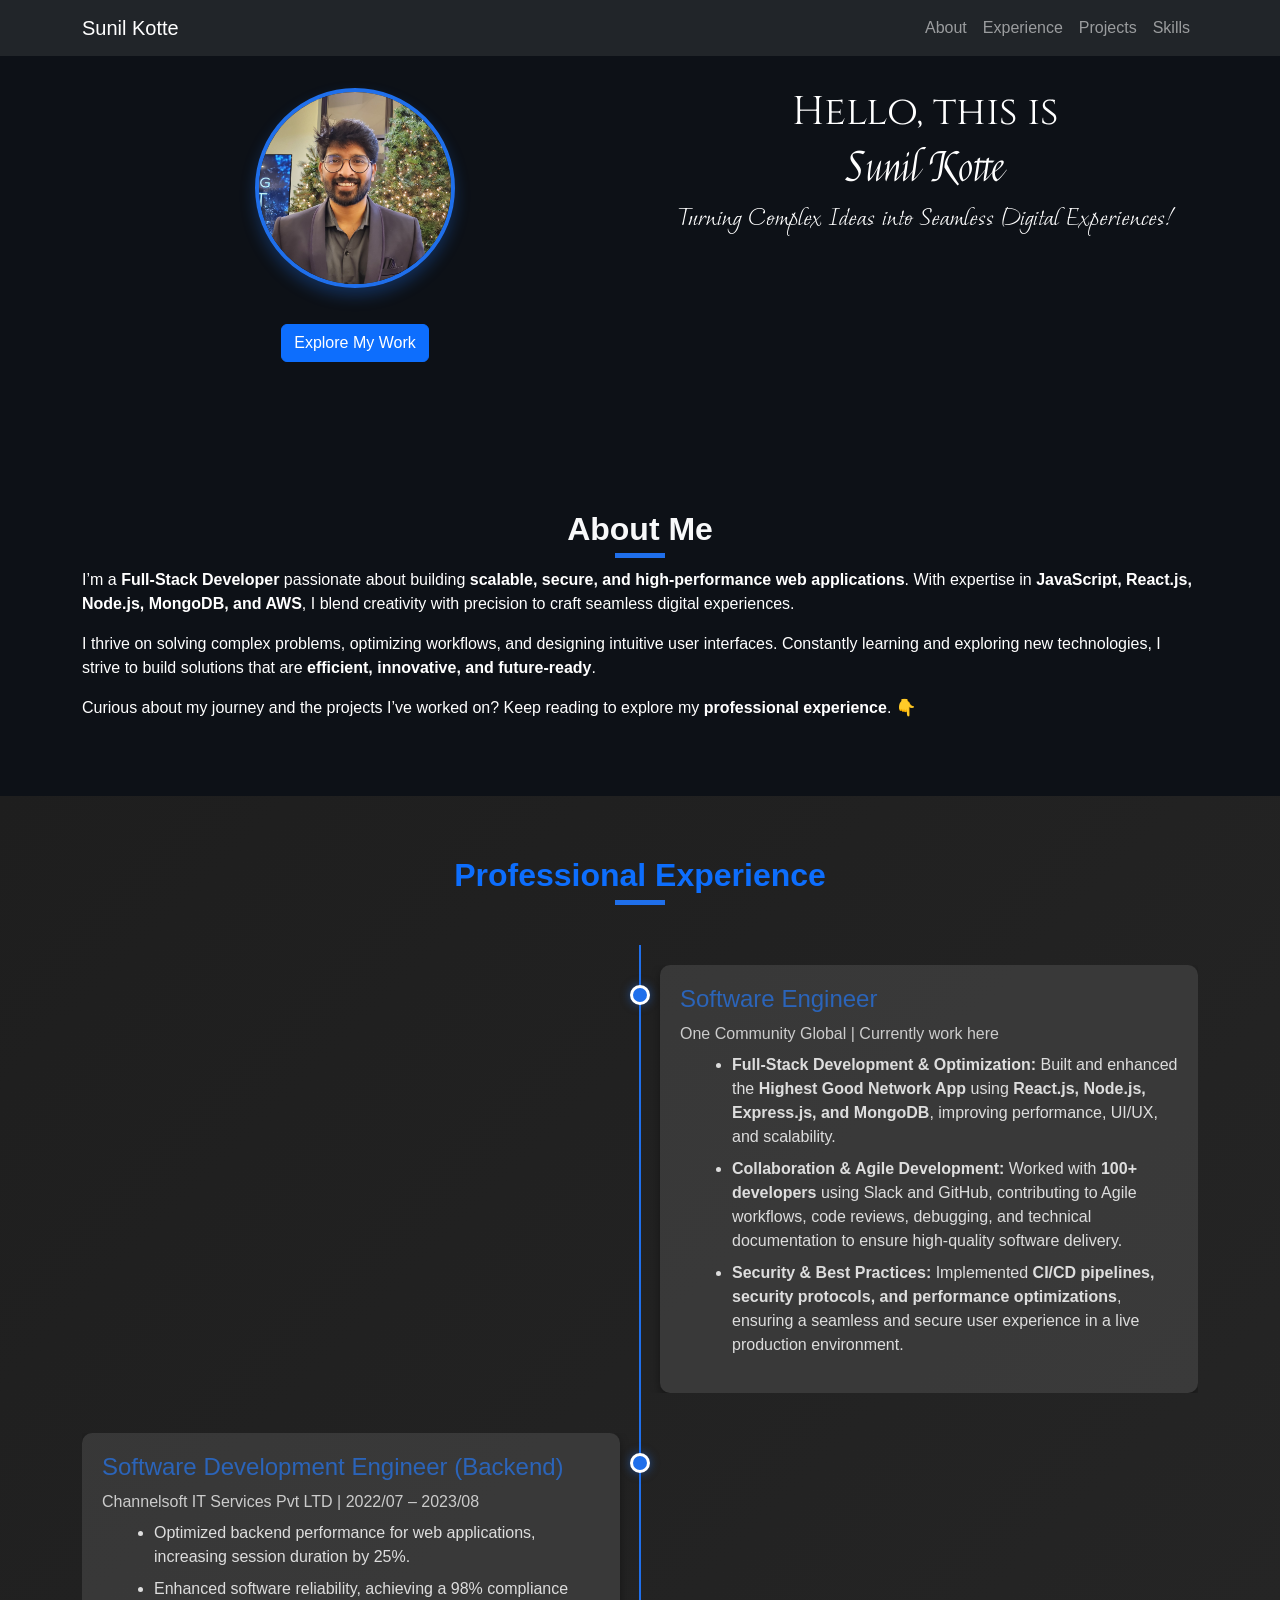
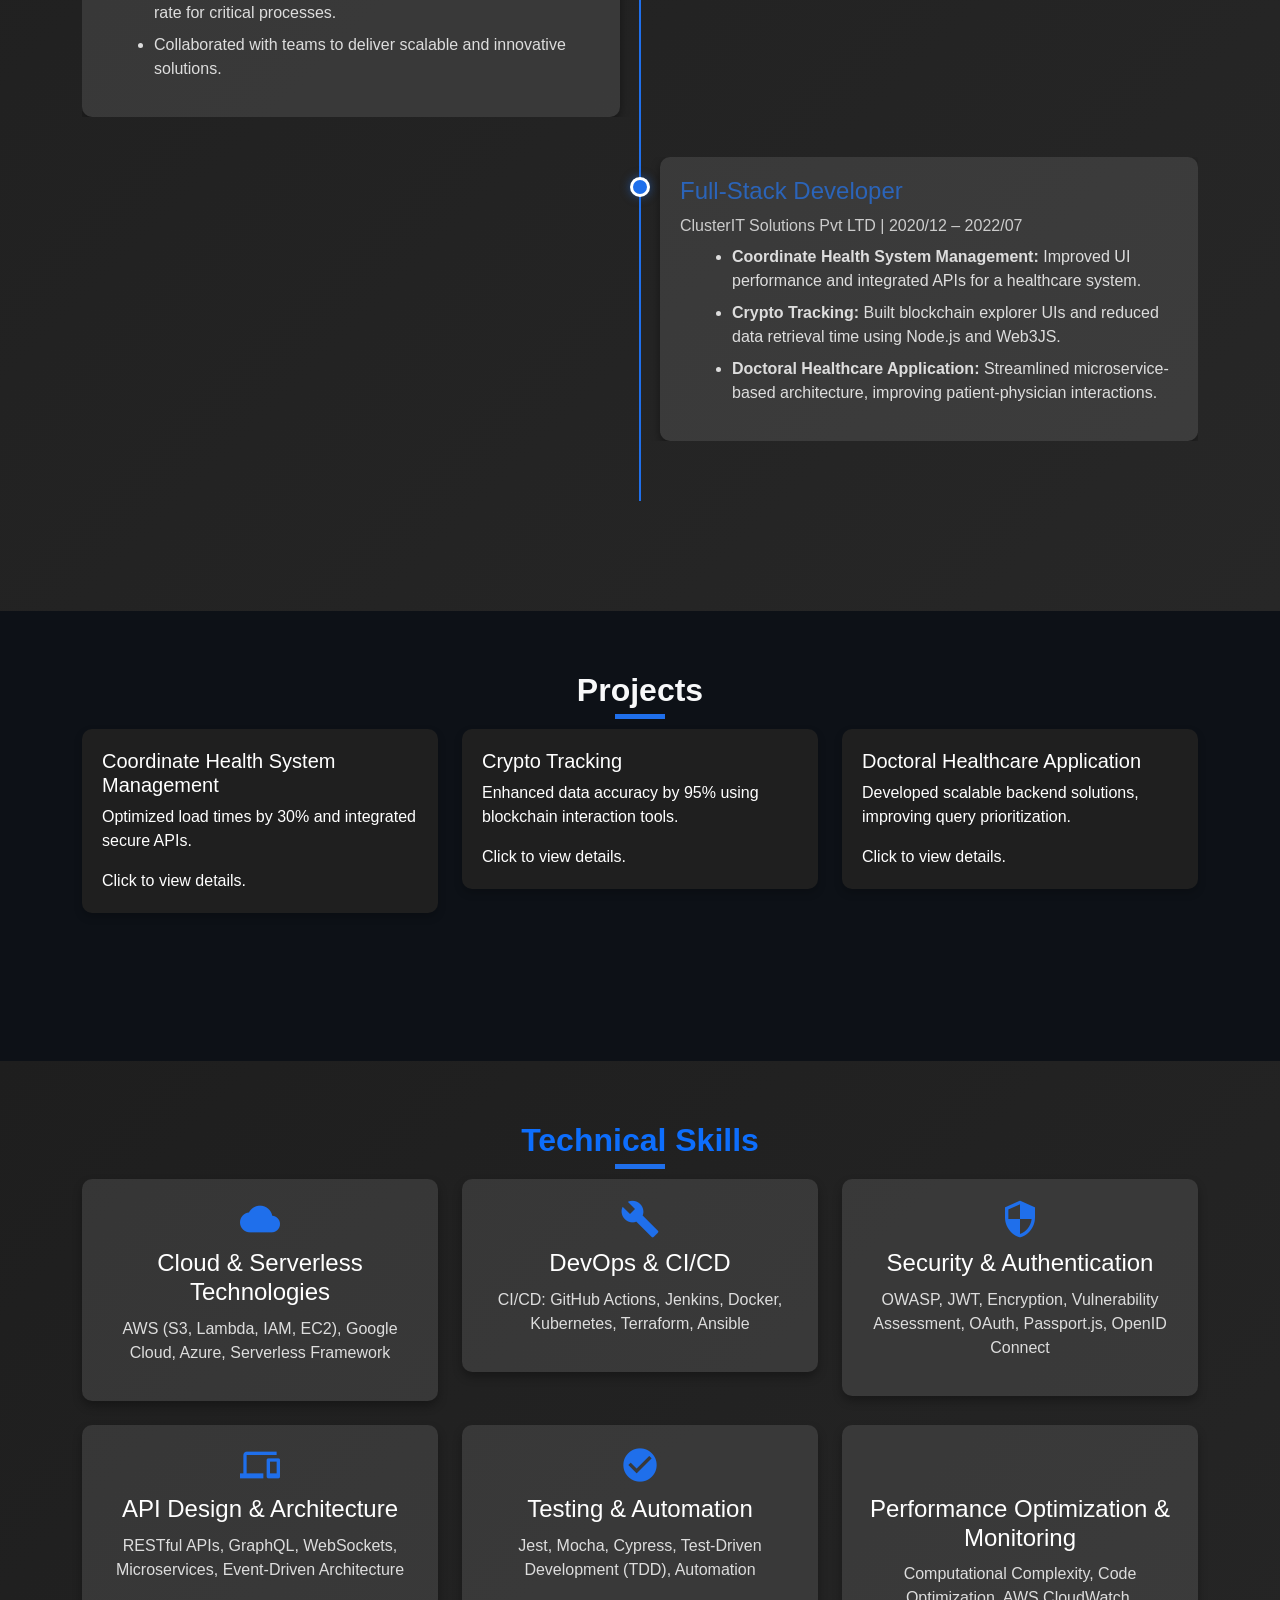
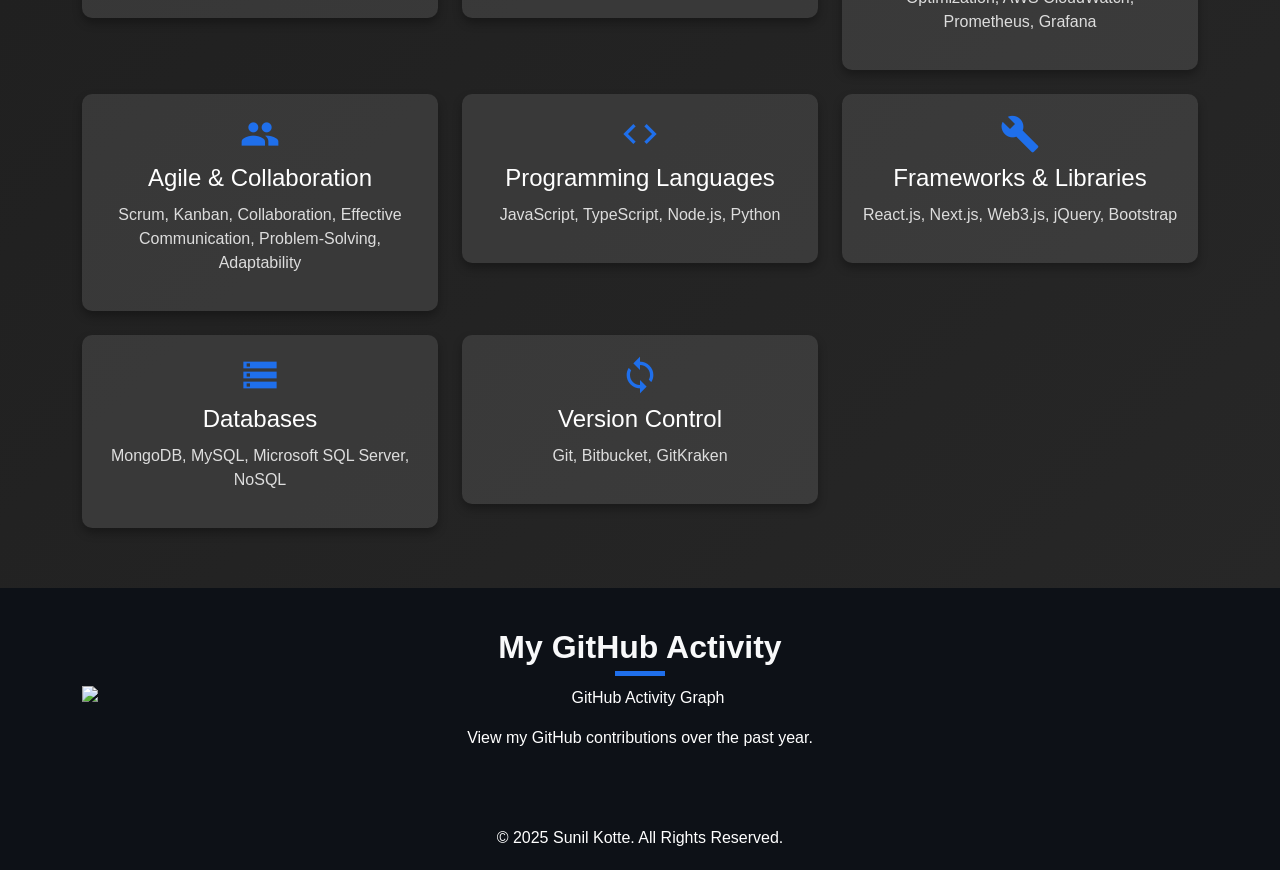
==== index.html @ 2851c456 "removed thumbnails, modified project outlines" ====
<!DOCTYPE html>
<html lang="en">
<head>
    <meta charset="UTF-8">
    <meta name="viewport" content="width=device-width, initial-scale=1.0">
    <title>Sunil Kotte Portfolio</title>
    <!-- Bootstrap CSS -->
    <link href="https://cdn.jsdelivr.net/npm/bootstrap@5.3.0-alpha1/dist/css/bootstrap.min.css" rel="stylesheet">
    <script src="https://cdn.jsdelivr.net/npm/bootstrap@5.3.0-alpha1/dist/js/bootstrap.bundle.min.js"></script>
    <script src="https://cdn.jsdelivr.net/npm/particles.js"></script>
    <link rel="preconnect" href="https://fonts.googleapis.com">
    <link rel="preconnect" href="https://fonts.gstatic.com" crossorigin>
    <link href="https://fonts.googleapis.com/css2?family=Felipa&family=Moon+Dance&family=Ephesis&family=Castoro+Titling&family=Cinzel:wght@400..900&display=swap" rel="stylesheet">
    <!-- Material UI Icons -->
    <link href="https://fonts.googleapis.com/icon?family=Material+Icons" rel="stylesheet">
    <!-- Custom CSS -->
    <link rel="stylesheet" href="./style.css">
    <link rel="stylesheet" href="./timeline.css">
    <link rel="stylesheet" href="./Skills.css">

    
</head>
<body>
    <!-- Navbar -->
    <nav class="navbar navbar-expand-lg navbar-dark bg-dark fixed-top ">
        <div class="container">
            <a class="navbar-brand" href="#">Sunil Kotte</a>
            <button
            class="navbar-toggler"
            type="button"
            data-bs-toggle="collapse"
            data-bs-target="#navbarNav"
            aria-controls="navbarNav"
            aria-expanded="false"
            aria-label="Toggle navigation">
            <span class="navbar-toggler-icon"></span>
        </button>
        <div class="collapse navbar-collapse" id="navbarNav">
            <ul class="navbar-nav ms-auto">
                    <li class="nav-item"><a class="nav-link" href="#about">About</a></li>
                    <li class="nav-item"><a class="nav-link" href="#experience">Experience</a></li>
                    <li class="nav-item"><a class="nav-link" href="#projects">Projects</a></li>
                    <li class="nav-item"><a class="nav-link" href="#skills">Skills</a></li>
                    <!-- <li class="nav-item"><a class="nav-link" href="#contact">Contact</a></li> -->
                </ul>
            </div>
        </div>
    </nav>

    <section id="hero" class="hero-section"> 
        <div class="container">
        <!-- Particles Container -->
        <div id="particles-js"></div>
        <div class="row lg-4">
            <div class="col-md-6 hero-overlay image  active">
                <img src="./01.jpg" alt="Sunil Kotte">
                <!-- <p id="typewriter"></p> -->
                </div>
                <div class=" col-md-6 hero-overlay ">
                    
                    <h1 class="welcome"> Hello, this is</h1><h1 class="test">Sunil Kotte</h1>
                    <h3 class="tagline">Turning Complex Ideas into Seamless Digital Experiences!</h3>
                   
                </div>
                <div class="col-md-6 hero-overlay  ">
                    <a href="#about" class="btn btn-primary mt-3">Explore My Work</a>
                </div>
                
                <div class="col-md-6 hero-overlay ">
                   <span>   </span>
                    <h1 class="roles" id="typewriter"></h1>
                   
                </div>
        </div>
        </div>
    </section>
    <!-- About Section -->
    <section class="section" id="about">
        <video autoplay muted loop>
            <source src="background-about.mp4" type="video/mp4">
        </video>
        <div class="container fade-in-section">
            <h2 class="section-title  link-light">About Me</h2>
            <p>
                I’m a <strong>Full-Stack Developer</strong> passionate about building 
                <strong>scalable, secure, and high-performance web applications</strong>. 
                With expertise in <strong>JavaScript, React.js, Node.js, MongoDB, and AWS</strong>, 
                I blend creativity with precision to craft seamless digital experiences.
            </p>
            <p>
                I thrive on solving complex problems, optimizing workflows, and designing 
                intuitive user interfaces. Constantly learning and exploring new technologies, 
                I strive to build solutions that are <strong>efficient, innovative, and future-ready</strong>.
            </p>
            <p>
                Curious about my journey and the projects I’ve worked on? Keep reading to explore my 
                <strong>professional experience</strong>. 👇
            </p>
        </div>
    </section>

    <!-- Experience Section -->
    <section id="experience" class="section bg-dark text-white">
        <div class="container">
            <h2 class="section-title text-center text-primary">Professional Experience</h2>
            <div class="timeline">
                <div class="timeline-item w-100 " data-aos="fade-left">
                    <div class="timeline-dot"></div>
                    <div class="timeline-content right-content">
                        <h4>Software Engineer</h4>
                        <h6>One Community Global | <span>Currently work here </span></h6>
                        <ul>
                            <li><strong>Full-Stack Development & Optimization:</strong> Built and enhanced the <strong>Highest Good Network App</strong> using <strong>React.js, Node.js, Express.js, and MongoDB</strong>, improving performance, UI/UX, and scalability.</li>
                            <li><strong>Collaboration & Agile Development:</strong> Worked with <strong>100+ developers</strong> using Slack and GitHub, contributing to Agile workflows, code reviews, debugging, and technical documentation to ensure high-quality software delivery.</li>
                            <li><strong>Security & Best Practices:</strong> Implemented <strong>CI/CD pipelines, security protocols, and performance optimizations</strong>, ensuring a seamless and secure user experience in a live production environment.</li>
                        </ul>
                    </div>
                </div>

                <!-- Timeline Item 1 (Right-Aligned) -->
                <div class="timeline-item w-100 " data-aos="fade-right">
                    <div class="timeline-dot"></div>
                    <div class="timeline-content left-content">
                        <h4>Software Development Engineer (Backend)</h4>
                        <h6>Channelsoft IT Services Pvt LTD | <span>2022/07 – 2023/08</span></h6>
                        <ul>
                            <li>Optimized backend performance for web applications, increasing session duration by 25%.</li>
                            <li>Enhanced software reliability, achieving a 98% compliance rate for critical processes.</li>
                            <li>Collaborated with teams to deliver scalable and innovative solutions.</li>
                        </ul>
                    </div>
                </div>
    
                <!-- Timeline Item 2 (Left-Aligned) -->
                <div class="timeline-item w-100 " data-aos="fade-left">
                    <div class="timeline-dot"></div>
                    <div class="timeline-content right-content">
                        <h4>Full-Stack Developer</h4>
                        <h6>ClusterIT Solutions Pvt LTD | <span>2020/12 – 2022/07</span></h6>
                        <ul>
                            <li><strong>Coordinate Health System Management:</strong> Improved UI performance and integrated APIs for a healthcare system.</li>
                            <li><strong>Crypto Tracking:</strong> Built blockchain explorer UIs and reduced data retrieval time using Node.js and Web3JS.</li>
                            <li><strong>Doctoral Healthcare Application:</strong> Streamlined microservice-based architecture, improving patient-physician interactions.</li>
                        </ul>
                    </div>
                </div>
            </div>
        </div>
    </section>
    
    
    
    <!-- Projects Section -->
    <section class="section" id="projects">
        <video autoplay muted loop>
            <source src="background-projects.mp4" type="video/mp4">
        </video>
        <div class="container fade-in-section">
            <h2 class="section-title  link-light">Projects</h2>
            <div class="row g-4">
                <div class="col-md-4">
                    <div class="card project-card" onclick="openPopup('project1')">
                        <!-- <img src="project1-thumbnail.jpg" alt="Project 1"> -->
                        <div class="card-body">
                            <h5 class="card-title">Coordinate Health System Management</h5>
                            <p>Optimized load times by 30% and integrated secure APIs.</p>
                            <link>Click to view details.</link>
                        </div>
                    </div>
                </div>
                <div class="col-md-4">
                    <div class="card project-card" onclick="openPopup('project2')">
                        <!-- <img src="project2-thumbnail.jpg" alt="Project 2"> -->
                        <div class="card-body">
                            <h5 class="card-title">Crypto Tracking</h5>
                            <p>Enhanced data accuracy by 95% using blockchain interaction tools.</p>
                            <link>Click to view details.</link>
                        </div>
                    </div>
                </div>
                <div class="col-md-4">
                    <div class="card project-card" onclick="openPopup('project3')">
                        <!-- <img src="project3-thumbnail.jpg" alt="Project 3"> -->
                        <div class="card-body">
                            <h5 class="card-title">Doctoral Healthcare Application</h5>
                            <p>Developed scalable backend solutions, improving query prioritization.</p>
                            <link>Click to view details.</link>
                        </div>
                    </div>
                </div>
                <!-- Custom Pop-Up -->
                <div class="popup-overlay" id="popup-project1">
                    <div class="popup-content">
                        <button class="popup-close" onclick="closePopup('project1')">&times;</button>
                        <!-- <img src="project1-thumbnail.jpg" alt="Project Image"> -->
                        <h3>Coordinate Health System Management</h3>
                        <p><strong>Description:</strong> Improved UI performance and integrated secure APIs to streamline healthcare management.</p>
                        <p><strong>Technologies:</strong> ReactJS, Node.js, MongoDB</p>
                        <p><strong>Highlights:</strong> Improved load times by 30% and enhanced data security.</p>
                        <button onclick="closePopup('project1')">Close</button>
                    </div>
                </div>
                <div class="popup-overlay" id="popup-project2">
                    <div class="popup-content">
                        <button class="popup-close" onclick="closePopup('project2')">&times;</button>
                        <!-- <img src="project2-thumbnail.jpg" alt="Project Image"> -->
                        <h3>Crypto Tracking</h3>
            <p><strong>Description:</strong> A blockchain explorer to track cryptocurrency transactions.</p>
            <p><strong>Technologies:</strong> ReactJS,Next.js, Web3.js, Ethereum-core,Node.js, MongoDB</p>
            <p><strong>Highlights:</strong> Enhanced data accuracy by 95% and reduced retrieval time by 25%.</p>     
                        <button onclick="closePopup('project2')">Close</button>
                    </div>
                </div>
                <div class="popup-overlay" id="popup-project3">
                    <div class="popup-content">
                        <button class="popup-close" onclick="closePopup('project3')">&times;</button>
                        <!-- <img src="project3-thumbnail.jpg" alt="Project Image"> -->
                        <h3>Doctoral Healthcare Application</h3>
            <p><strong>Description:</strong> Scalable backend solutions for improved patient-physician interactions.</p>
            <p><strong>Technologies:</strong> Node.js, AWS Lambda, MongoDB</p>
            <p><strong>Highlights:</strong> Improved query prioritization and response times.</p>
        <button onclick="closePopup('project3')">Close</button>
                    </div>
                </div>

            </div>
        </div>
    </section>

    <!-- Skills Section -->
    <section id="skills" class="section bg-dark text-white">
        <div class="container">
            <h2 class="section-title text-center text-primary">Technical Skills</h2>
            <div class="row g-4">
                
                <!-- Cloud & Serverless Technologies -->
                <div class="col-md-4">
                    <div class="skill-box">
                        <i class="material-icons">cloud</i>
                        <h4>Cloud & Serverless Technologies</h4>
                        <p>AWS (S3, Lambda, IAM, EC2), Google Cloud, Azure, Serverless Framework</p>
                    </div>
                </div>
    
                <!-- DevOps & CI/CD -->
                <div class="col-md-4">
                    <div class="skill-box">
                        <i class="material-icons">build</i>
                        <h4>DevOps & CI/CD</h4>
                        <p>CI/CD: GitHub Actions, Jenkins, Docker, Kubernetes, Terraform, Ansible</p>
                    </div>
                </div>
    
                <!-- Security & Authentication -->
                <div class="col-md-4">
                    <div class="skill-box">
                        <i class="material-icons">security</i>
                        <h4>Security & Authentication</h4>
                        <p>OWASP, JWT, Encryption, Vulnerability Assessment, OAuth, Passport.js, OpenID Connect</p>
                    </div>
                </div>
    
                <!-- API Design & Architecture -->
                <div class="col-md-4">
                    <div class="skill-box">
                        <i class="material-icons">devices</i>
                        <h4>API Design & Architecture</h4>
                        <p>RESTful APIs, GraphQL, WebSockets, Microservices, Event-Driven Architecture</p>
                    </div>
                </div>
    
                <!-- Testing & Automation -->
                <div class="col-md-4">
                    <div class="skill-box">
                        <i class="material-icons">check_circle</i>
                        <h4>Testing & Automation</h4>
                        <p>Jest, Mocha, Cypress, Test-Driven Development (TDD), Automation</p>
                    </div>
                </div>
    
                <!-- Performance Optimization & Monitoring -->
                <div class="col-md-4">
                    <div class="skill-box">
                        <i class="material-icons">speed</i>
                        <h4>Performance Optimization & Monitoring</h4>
                        <p>Computational Complexity, Code Optimization, AWS CloudWatch, Prometheus, Grafana</p>
                    </div>
                </div>
    
                <!-- Agile & Collaboration -->
                <div class="col-md-4">
                    <div class="skill-box">
                        <i class="material-icons">people</i>
                        <h4>Agile & Collaboration</h4>
                        <p>Scrum, Kanban, Collaboration, Effective Communication, Problem-Solving, Adaptability</p>
                    </div>
                </div>
    
                <!-- Programming Languages -->
                <div class="col-md-4">
                    <div class="skill-box">
                        <i class="material-icons">code</i>
                        <h4>Programming Languages</h4>
                        <p>JavaScript, TypeScript, Node.js, Python</p>
                    </div>
                </div>
    
                <!-- Frameworks & Libraries -->
                <div class="col-md-4">
                    <div class="skill-box">
                        <i class="material-icons">build</i>
                        <h4>Frameworks & Libraries</h4>
                        <p>React.js, Next.js, Web3.js, jQuery, Bootstrap</p>
                    </div>
                </div>
    
                <!-- Databases -->
                <div class="col-md-4">
                    <div class="skill-box">
                        <i class="material-icons">storage</i>
                        <h4>Databases</h4>
                        <p>MongoDB, MySQL, Microsoft SQL Server, NoSQL</p>
                    </div>
                </div>
    
                <!-- Version Control -->
                <div class="col-md-4">
                    <div class="skill-box">
                        <i class="material-icons">sync</i>
                        <h4>Version Control</h4>
                        <p>Git, Bitbucket, GitKraken</p>
                    </div>
                </div>
    
            </div>
        </div>
    </section>
    
    <section class="section" id="github-activity">
        <div class="container">
          <h2 class="section-title text-center  link-light">My GitHub Activity</h2>
          <div class="github-graph text-center">
            <img
              src="https://ghchart.rshah.org/SunilKotte"
              alt="GitHub Activity Graph"
              class="img-fluid"
            />
          </div>
          <p class="text-center mt-3">View my GitHub contributions over the past year.</p>
        </div>
      </section>
    
    <!-- Contact Section -->
    <!-- <section class="section" id="contact">
        <video autoplay muted loop>
            <source src="background-contact.mp4" type="video/mp4">
        </video>
        <div class="container fade-in-section">
            <h2 class="section-title">Contact</h2>
            <div class="row justify-content-center">
                <div class="col-md-6">
                    <form>
                        <div class="mb-3">
                            <label for="name" class="form-label">Name</label>
                            <input type="text" class="form-control" id="name" placeholder="Enter your name">
                        </div>
                        <div class="mb-3">
                            <label for="email" class="form-label">Email</label>
                            <input type="email" class="form-control" id="email" placeholder="Enter your email">
                        </div>
                        <div class="mb-3">
                            <label for="message" class="form-label">Message</label>
                            <textarea class="form-control" id="message" rows="4" placeholder="Write your message"></textarea>
                        </div>
                        <button type="submit" class="btn btn-primary w-100">Send</button>
                    </form>
                </div>
            </div>
        </div>
    </section> -->

    <!-- Footer -->
    <footer>
        <p>&copy; 2025 Sunil Kotte. All Rights Reserved.</p>
    </footer>

    <!-- Bootstrap JS -->
    <script src="https://cdn.jsdelivr.net/npm/bootstrap@5.3.0-alpha1/dist/js/bootstrap.bundle.min.js"></script>
    <script src="https://cdn.jsdelivr.net/npm/typed.js@2.0.12"></script>
    <script src="./typed.js"></script>
    <script>
    // Initialize Particles.js
particlesJS('particles-js', {
    particles: {
        number: { value: 100, density: { enable: true, value_area: 1900 } },
        color: { value: "#ffffff" },
        shape: {
            type: "cube",
            stroke: { width: 0, color: "#000000" },
            polygon: { nb_sides: 5 },
        },
        opacity: {
            value: 0.5,
            random: false,
            anim: { enable: false, speed: 0.5, opacity_min: 0.3, sync: false },
        },
        size: {
            value: 5,
            random: true,
            anim: { enable: false, speed: 40, size_min: 0.1, sync: false },
        },
        line_linked: {
            enable: true,
            distance: 150,
            color: "#ffffff",
            opacity: 0.4,
            width: 1,
        },
        move: {
            enable: true,
            speed: 6,
            direction: "none",
            random: false,
            straight: false,
            out_mode: "out",
            bounce: false,
            attract: { enable: false, rotateX: 600, rotateY: 1200 },
        },
    },
    interactivity: {
        detect_on: "canvas",
        events: {
            onhover: { enable: true, mode: "grab" },
            onclick: { enable: true, mode: "push" },
            resize: true,
        },
        modes: {
            grab: { distance: 140, line_linked: { opacity: 1 } },
            bubble: { distance: 400, size: 40, duration: 2, opacity: 8, speed: 3 },
            repulse: { distance: 200, duration: 0.4 },
            push: { particles_nb: 4 },
            remove: { particles_nb: 2 },
        },
    },
    retina_detect: true,
});
</script>
</body>
</html>
---- style.css ----
body {
    font-family: 'Arial', sans-serif;
    scroll-behavior: smooth;
    background-color: #0d1117;
    color: #fff;
}

.section {
    position: relative;
    padding: 60px 0;
    overflow: hidden;
}

.section video {
    position: absolute;
    top: 0;
    left: 0;
    width: 100%;
    height: 100%;
    object-fit: cover;
    z-index: -1;
    opacity: 0.4;
}

.roles{
    font-family: "Castoro Titling", serif;
  font-weight: 400;
  font-style: normal;
}
.welcome{
    font-family: "Cinzel", serif;
    font-optical-sizing: auto;
    font-weight: 400;
    font-style: normal;
}

/* Hero Section */
.hero-section {
    position: static;
    height: 50vh;
    display: flex;
    justify-content: center;
    align-items: center;
    text-align: center;
    background: linear-gradient(to bottom, rgba(13, 17, 23, 0.8), rgba(13, 17, 23, 0.8)), url('cover-photo.jpg') no-repeat center center/cover;
    overflow: hidden;
}

#particles-js {
    position: absolute;
    top: 0;
    left: 0;
    width: 100%;
    height: 100%;
    z-index: -auto; /* Behind content */
}

.hero-overlay {
    position: relative;
    z-index: 2; /* Above particles */
    color: white;
}

.hero-img {
    width: 200px;
    height: 200px;
    border-radius: 80%;
    border: 4px solid #466696;
    margin-bottom: 20px;
    
}


.hero-section img {
    width: 200px;
    /* Adjust the size */
    height: 200px;
    /* Make the height equal to the width */
    border-radius: 105%;
    /* Ensures the image becomes circular */
    border: 4px solid #1f6feb;
    /* Adds the border */
    margin-bottom: 20px;
    box-shadow: 0 8px 15px rgba(31, 111, 235, 0.3);
    /* Adds a soft shadow */
    object-fit: cover;
    /* Ensures the image fits inside the circle */
    overflow: hidden;
    /* Prevents overflow beyond the circle */
}

.test{
    font-family: "Felipa", serif;
    font-weight: 400;
    font-style: normal;
}

.tagline{
    font-family: "Moon Dance", serif;
  font-weight: 400;
  font-style: normal;
}
@keyframes fadeIn {
    0% {
        opacity: 0;
    }

    100% {
        opacity: 1;
    }
}

@keyframes zoomIn {
    0% {
        transform: scale(0.8);
        opacity: 0;
    }

    100% {
        transform: scale(1);
        opacity: 1;
    }
}

@keyframes slideInUp {
    0% {
        transform: translateY(100px);
        opacity: 0;
    }

    100% {
        transform: translateY(0);
        opacity: 1;
    }
}

.fade-in-section {
    opacity: 0;
    transform: translateY(20px);
    transition: opacity 1s ease-out, transform 1s ease-out;
}

.fade-in-visible {
    opacity: 1;
    transform: translateY(0);
}

.section-title {
    color: #ffffff;
    font-size: 2.5rem;
    text-align: center;
    margin-bottom: 40px;
    position: relative;
}

.section-title::after {
    content: '';
    position: absolute;
    width: 50px;
    height: 5px;
    background: #1f6feb;
    bottom: -10px;
    left: 50%;
    transform: translateX(-50%);
}

.section.bg-dark {
    background: linear-gradient(135deg, #1e1e1e, #272727);
}

.project-card {
    background: #1f1f1f;
    color: #fff;
    border: none;
    border-radius: 10px;
    overflow: hidden;
    box-shadow: 0 4px 8px rgba(0, 0, 0, 0.2);
    transition: transform 0.3s ease, box-shadow 0.3s ease;
}

.project-card:hover {
    transform: translateY(-10px);
    box-shadow: 0 8px 16px rgba(0, 0, 0, 0.4);
}

.project-card img {
    width: 100%;
    height: 150px;
    object-fit: cover;
}

.project-card .card-body {
    padding: 20px;
}

/* Pop-Up Overlay */
.popup-overlay {
    position: fixed;
    top: 0;
    left: 0;
    width: 100%;
    height: 100%;
    background: rgba(0, 0, 0, 0.8);
    /* Dark semi-transparent background */
    display: none;
    /* Hidden by default */
    justify-content: center;
    align-items: center;
    z-index: 9999;
    animation: fadeIn 0.3s ease;
}

/* Pop-Up Content */
.popup-content {
    background: rgba(255, 255, 255, 0.1);
    /* Transparent white for glass effect */
    backdrop-filter: blur(10px);
    /* Frosted glass effect */
    padding: 30px;
    border-radius: 15px;
    color: white;
    text-align: center;
    width: 90%;
    max-width: 600px;
    box-shadow: 0 8px 20px rgba(0, 0, 0, 0.4);
    /* Add a shadow for depth */
    position: relative;
    animation: slideIn 0.3s ease;
}

/* Title and Description Styling */
.popup-content h3 {
    font-size: 2rem;
    font-weight: bold;
    margin-bottom: 15px;
    color: #1f6feb;
}

.popup-content p {
    font-size: 1.1rem;
    line-height: 1.6;
    margin-bottom: 15px;
}

/* Project Image Inside Pop-Up */
.popup-content img {
    width: 100%;
    max-width: 200px;
    border-radius: 10px;
    margin-bottom: 20px;
    box-shadow: 0 4px 10px rgba(255, 255, 255, 0.3);
}

/* Close Button */
.popup-close {
    position: absolute;
    top: 10px;
    right: 10px;
    background: #1f1f1f;
    border: none;
    font-size: 1.5rem;
    color: white;
    cursor: pointer;
    border-radius: 50%;
    width: 40px;
    height: 40px;
    display: flex;
    justify-content: center;
    align-items: center;
    transition: background 0.3s ease;
}

.popup-close:hover {
    background: #f05454;
    /* Highlight on hover */
}

/* Button Style */
.popup-content button {
    background: #1f6feb;
    color: white;
    border: none;
    padding: 10px 20px;
    border-radius: 8px;
    font-size: 1rem;
    cursor: pointer;
    transition: background 0.3s ease;
}

.popup-content button:hover {
    background: #f05454;
}

/* Animations */
@keyframes fadeIn {
    from {
        opacity: 0;
    }

    to {
        opacity: 1;
    }
}

@keyframes slideIn {
    from {
        transform: translateY(-30px);
        opacity: 0;
    }

    to {
        transform: translateY(0);
        opacity: 1;
    }
}

.navbar {
    transition: background-color 0.3s ease;
}

.navbar.scrolled {
    background-color: rgba(0, 0, 0, 0.9);
    /* Darker navbar on scroll */
}

footer {
    background: #0d1117;
    color: #fff;
    padding: 20px 0;
    text-align: center;
}

footer p {
    margin: 0;
}



#github-activity {
    padding: 40px 0;
    background: linear-gradient(to bottom, rgba(13, 17, 23, 0.8), rgba(13, 17, 23, 0.8));
    /* Light background to highlight the graph */
}

.github-graph img {
    max-width: 100%;
    /* Ensures the graph scales down on smaller devices */
    height: auto;
    /* Maintains aspect ratio */
    margin: 0 auto;
    /* Centers the graph */
    display: block;
    /* Ensures proper layout */
}

.section-title {
    font-size: 2rem;
    font-weight: 600;
    margin-bottom: 20px;
    color: #333;
}
---- timeline.css ----
/* time line section  */
/* Timeline Container */
.timeline {
    position: relative;
    margin: 50px 0;
    padding: 20px 0;
}

.timeline::before {
    content: '';
    position: absolute;
    top: 0;
    left: 50%; /* Line in the middle */
    transform: translateX(-50%);
    width: 2px;
    height: 100%;
    background: #1f6feb; /* Vertical timeline line */
    z-index: 1;
}

/* Timeline Items */
.timeline-item {

    height: fit-content;
    position: relative;
    margin-bottom: 40px;
    width:max-content;/* Half-width for alternating layout */
    overflow: hidden;

}

.timeline-item.left {
    left: 20%; /* Content closer to the line for left-aligned items */
    text-align: right;
}

.timeline-item.right {
    left: 20%; /* Content closer to the line for right-aligned items */
    text-align: left;
}

/* Timeline Dot */
.timeline-dot {
    position: absolute;
    top: 20px;
    left: 50%; /* Perfectly centered on the line */
    transform: translateX(-50%);
    width: 20px;
    height: 20px;
    background: #1f6feb; /* Blue dot */
    border-radius: 50%;
    border: 3px solid #fff;
    z-index: 2;
    box-shadow: 0 0 10px rgba(31, 111, 235, 0.5);
}

/* Timeline Content */
.timeline-content {
    position: relative;
    background: rgba(255, 255, 255, 0.1); /* Semi-transparent background for dark theme */
    padding: 20px;
    border-radius: 10px;
    box-shadow: 0 4px 10px rgba(0, 0, 0, 0.4);
    color: #fff;
    z-index: 2; /* Ensure content is above the timeline */
    transition: all 0.3s ease; /* Smooth hover effect */
}

.timeline-content.left-content {
    margin-right: calc(50% + 20px); /* Attach to the left side of the timeline */
}

.timeline-content.right-content {
    margin-left: calc(50% + 20px); /* Attach to the right side of the timeline */
}

/* Hover Effects */
.timeline-content:hover {
    background-image: linear-gradient(to right, #868f96 0%, #596164 100%);
    /* background: rgb(0,0,0);
    background: linear-gradient(350deg, rgba(0,0,0,1) 0%, rgba(65,138,213,1) 41%, rgba(17,37,37,1) 86%); */
    /* Change background to blue on hover */
    color: #fff; /* Keep text white */
    transform: translateY(-5px); /* Subtle lift effect */
    box-shadow: 0px 15px 20px rgba(4, 1, 39, 0.5); /* Glow effect */
}

.timeline-content:hover h4 {
    color: #ffffff; /* Change title color to white */
}

.timeline-content:hover h6 {
    color: #f0f0f0; /* Change subtitle color */
}

.timeline-content ul li:hover {
    color: #ffffff; /* Brighten list items on hover */
}

/* Title and Description Styling */
.timeline-content h4 {
    font-size: 1.5rem;
    color: #2b64b9; /* Highlight title */
    margin-bottom: 10px;
    transition: color 0.3s ease;
}

.timeline-content h6 {
    font-size: 1rem;
    color: #ccc;
    margin-bottom: 10px;
    transition: color 0.3s ease;
}

.timeline-content ul {
    list-style-type: disc;
    margin-left: 20px;
}

.timeline-content ul li {
    margin-bottom: 8px;
    color: #ddd;
}

/* Responsive Design */
@media (max-width: 768px) {
    .timeline::before {
        left: 20px; /* Move timeline line to the left */
    }

    .timeline-dot {
        left: 20px; /* Align dot with the timeline line */
    }

    .timeline-item {
        width: 100%;
    }
    
    .timeline-content {
        width: 80%;
        margin: 0 auto; /* Center content on smaller screens */
        text-align: left; /* Align text to the left */
        padding: 20px;
    }

    .timeline-content.right-content,
    .timeline-content.left-content {
        margin: 0 auto; /* Remove extra space on smaller screens */
    }
}

@media (min-width: 1440px) {
    .timeline-item {
        margin-bottom: 40px;
        width: 100%;
    }

    .timeline-item {
        left: 50%; /* Adjust content closer to the center for larger screens */
        text-align: right;
    }
    #projects{
        height: 45vh;
    }
    .timeline-item {
        left: 50%; /* Adjust content closer to the center for larger screens */
        text-align: left;
    }
    .timeline-content {
        /* width: 80%; */
        margin: 0 auto; /* Center content on smaller screens */
        text-align: left; /* Align text to the left */
        padding: 20px;
    }
}

@media (min-width: 1024px) {
    .timeline-item {
        margin-bottom: 40px;
        width: 50%;
    }
    .timeline-item {
        left: 0%; /* Adjust content closer to the center for larger screens */
        text-align: right;
    }
    #projects{
        height: 50vh;
    }
    .timeline-item {
        left: 0%; /* Adjust content closer to the center for larger screens */
        text-align: left;
    }
}

@media (max-width: 425px) {
    .hero-section {
    padding-top: 25% !important;
    height: 70vh;
    padding-bottom: 20% !important;
    }

    .timeline-dot {
        left: 20px; /* Align dot with the timeline line */
    }

    .timeline-item {
        width: 100%;
    }

    .timeline-content {
        /* width: 80%; */
        margin: 0 auto; /* Center content on smaller screens */
        text-align: left; /* Align text to the left */
        padding: 20px;
    }
    

    .timeline-content.right-content,
    .timeline-content.left-content {
        margin: 0 auto; /* Remove extra space on smaller screens */
    }
}
---- Skills.css ----
/* Skills Section */
#skills .skill-box {
    background: rgba(255, 255, 255, 0.1);
    border-radius: 10px;
    padding: 20px;
    text-align: center;
    transition: all 0.3s ease-in-out;
    box-shadow: 0px 5px 10px rgba(0, 0, 0, 0.3);
    cursor: pointer;
}

#skills .skill-box:hover {
    background: rgba(65, 138, 213, 0.8);
    transform: translateY(-5px);
    box-shadow: 0px 10px 20px rgba(65, 138, 213, 0.5);
}

#skills .skill-box i {
    font-size: 40px;
    color: #1f6feb;
    margin-bottom: 10px;
    transition: color 0.3s;
}

#skills .skill-box:hover i {
    color: #fff;
}

#skills .skill-box h4 {
    font-size: 1.5rem;
    color: #ffffff;
    margin-bottom: 10px;
}

#skills .skill-box p {
    font-size: 1rem;
    color: #ddd;
}
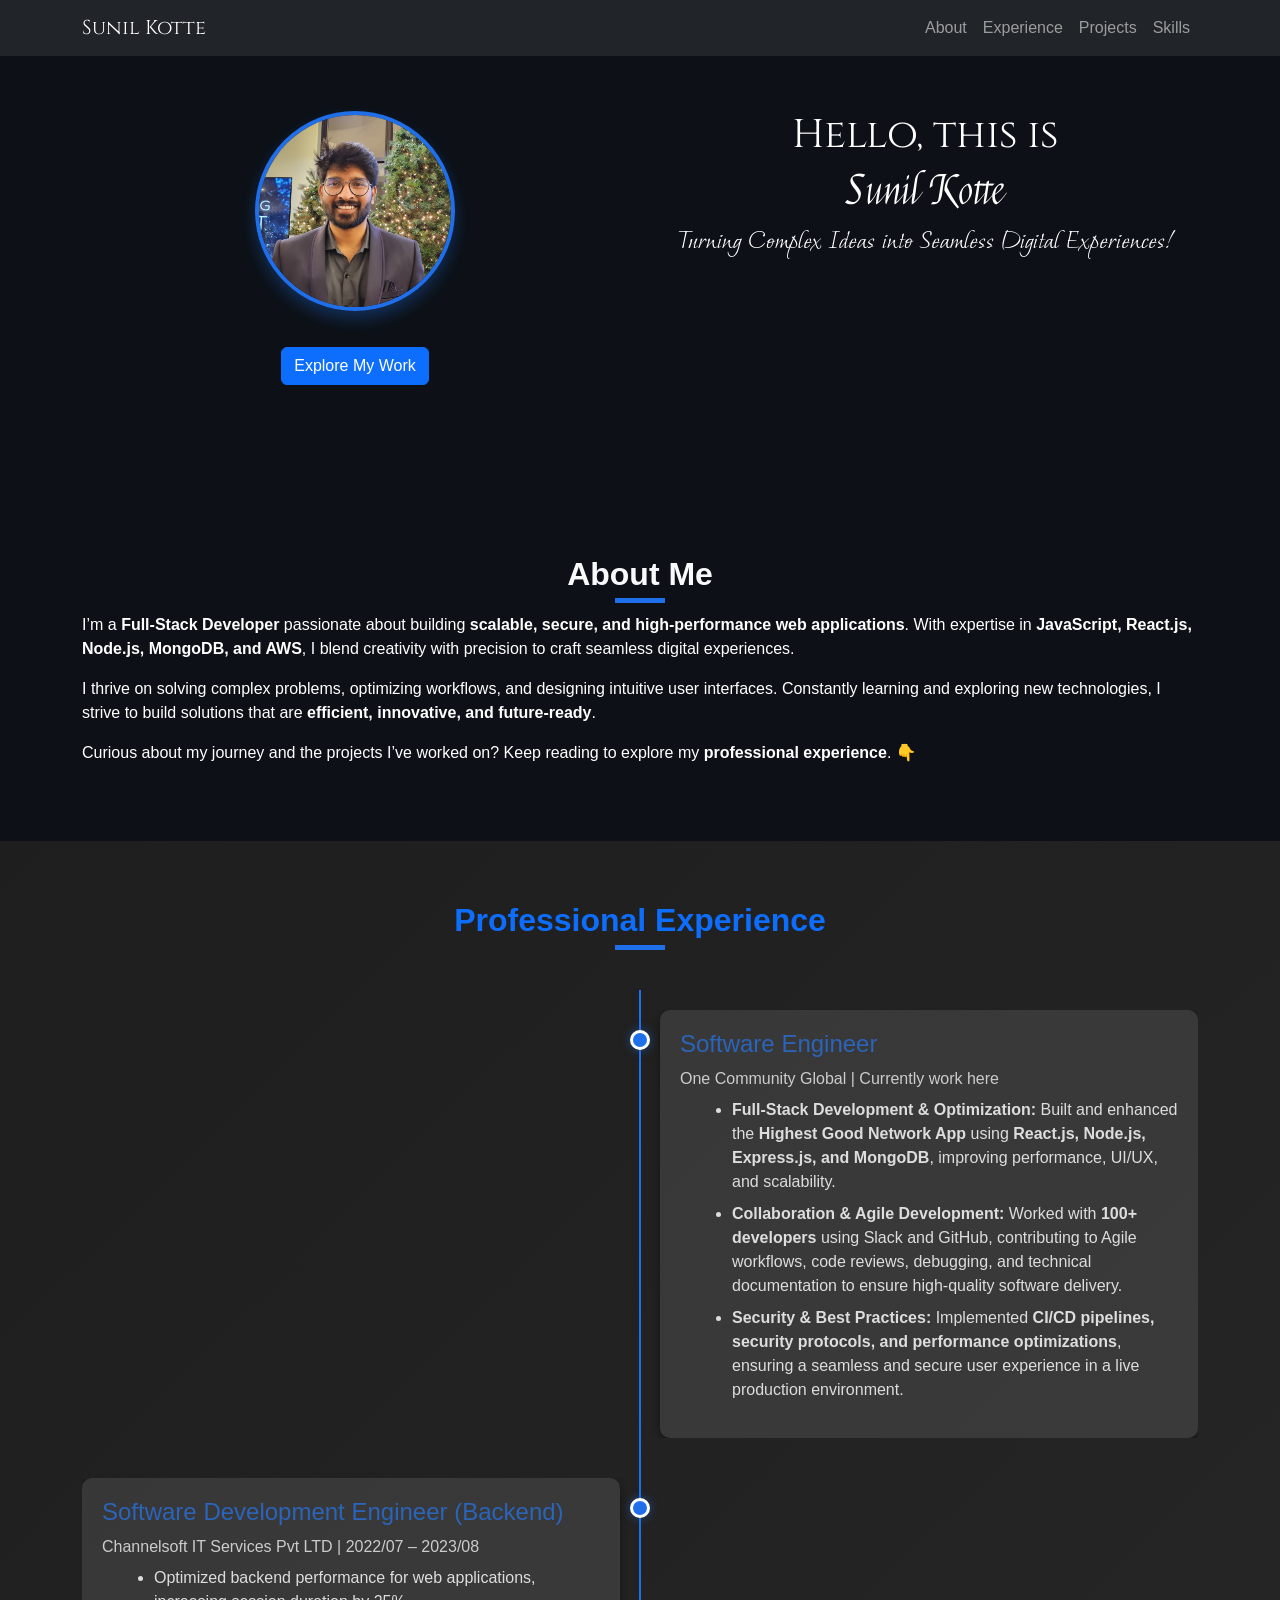
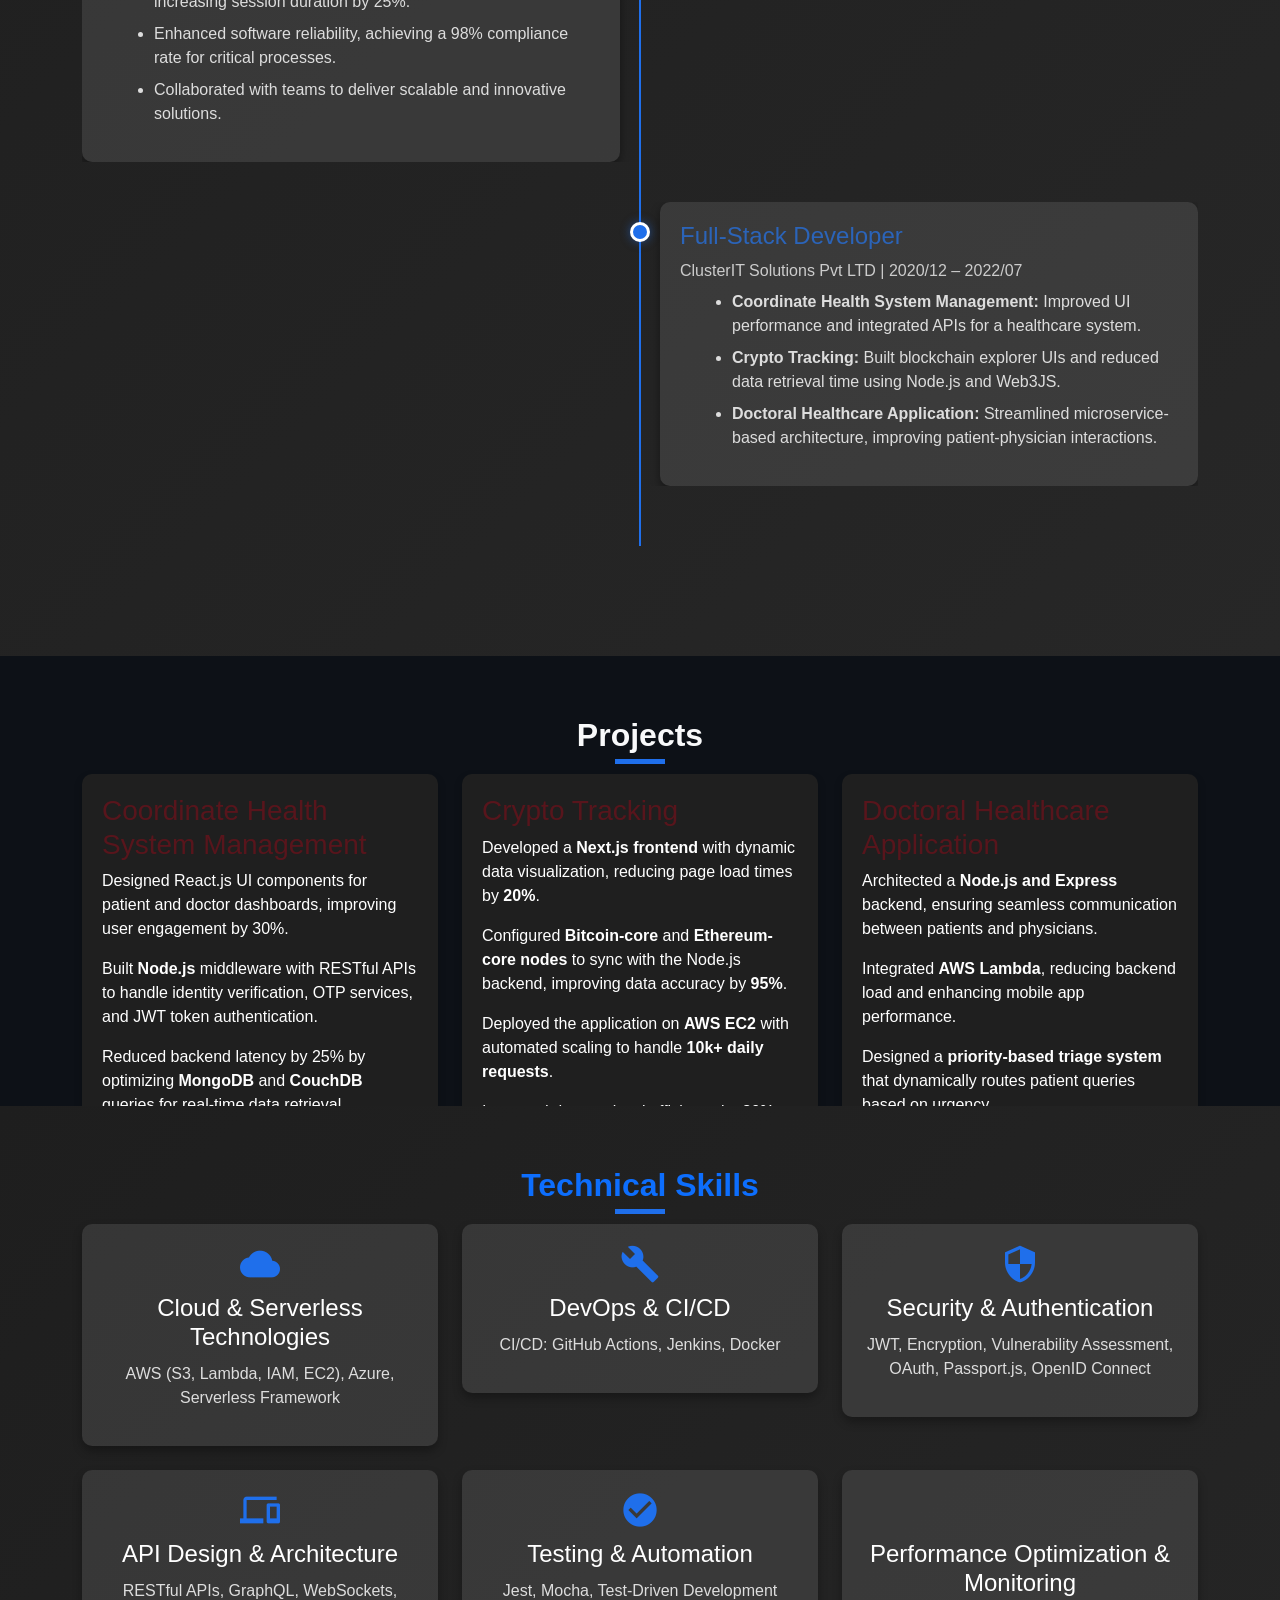
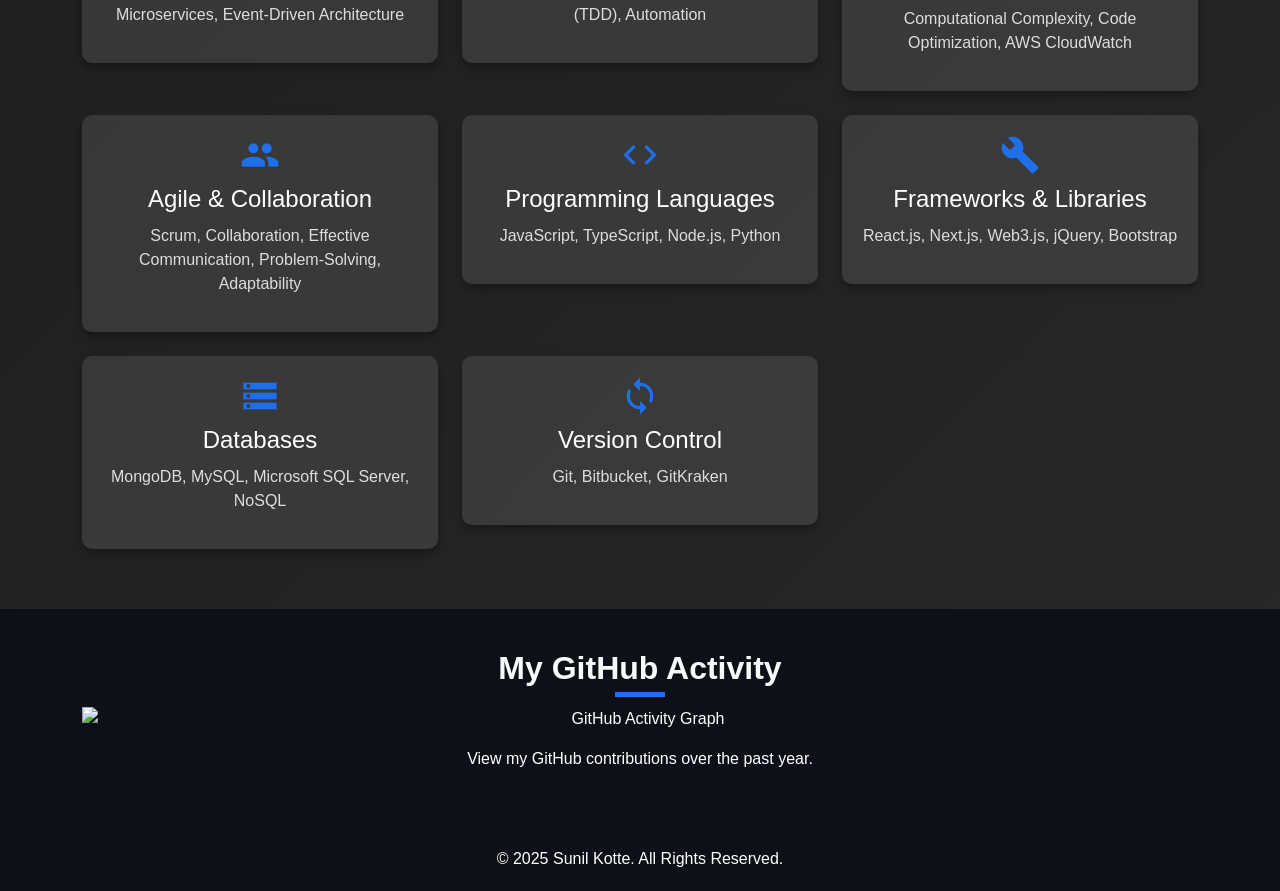
==== commit f9f5730b: "included chatbot, Skills , Projects" ====
--- a/index.html
+++ b/index.html
@@ -14,17 +14,16 @@
     <!-- Material UI Icons -->
     <link href="https://fonts.googleapis.com/icon?family=Material+Icons" rel="stylesheet">
     <!-- Custom CSS -->
-    <link rel="stylesheet" href="./style.css">
-    <link rel="stylesheet" href="./timeline.css">
-    <link rel="stylesheet" href="./Skills.css">
-
-    
+    <link rel="stylesheet" href="./css/style.css">
+    <link rel="stylesheet" href="./css/timeline.css">
+    <link rel="stylesheet" href="./css/Skills.css">
+    <link rel="stylesheet" href="./css/chatbot.css">
 </head>
 <body>
     <!-- Navbar -->
     <nav class="navbar navbar-expand-lg navbar-dark bg-dark fixed-top ">
         <div class="container">
-            <a class="navbar-brand" href="#">Sunil Kotte</a>
+            <a class="navbar-brand welcome nav-link" href="#">Sunil Kotte</a>
             <button
             class="navbar-toggler"
             type="button"
@@ -53,23 +52,21 @@
         <div id="particles-js"></div>
         <div class="row lg-4">
             <div class="col-md-6 hero-overlay image  active">
-                <img src="./01.jpg" alt="Sunil Kotte">
+                <img src="./Requirements/profilePic.jpg" alt="Sunil Kotte">
                 <!-- <p id="typewriter"></p> -->
                 </div>
                 <div class=" col-md-6 hero-overlay ">
                     
                     <h1 class="welcome"> Hello, this is</h1><h1 class="test">Sunil Kotte</h1>
                     <h3 class="tagline">Turning Complex Ideas into Seamless Digital Experiences!</h3>
-                   
                 </div>
                 <div class="col-md-6 hero-overlay  ">
                     <a href="#about" class="btn btn-primary mt-3">Explore My Work</a>
                 </div>
                 
                 <div class="col-md-6 hero-overlay ">
-                   <span>   </span>
+                    <span>   </span>
                     <h1 class="roles" id="typewriter"></h1>
-                   
                 </div>
         </div>
         </div>
@@ -77,7 +74,7 @@
     <!-- About Section -->
     <section class="section" id="about">
         <video autoplay muted loop>
-            <source src="background-about.mp4" type="video/mp4">
+            <!-- <source src="background-about.mp4" type="video/mp4"> -->
         </video>
         <div class="container fade-in-section">
             <h2 class="section-title  link-light">About Me</h2>
@@ -153,7 +150,7 @@
     <!-- Projects Section -->
     <section class="section" id="projects">
         <video autoplay muted loop>
-            <source src="background-projects.mp4" type="video/mp4">
+            <!-- <source src="background-projects.mp4" type="video/mp4"> -->
         </video>
         <div class="container fade-in-section">
             <h2 class="section-title  link-light">Projects</h2>
@@ -162,8 +159,11 @@
                     <div class="card project-card" onclick="openPopup('project1')">
                         <!-- <img src="project1-thumbnail.jpg" alt="Project 1"> -->
                         <div class="card-body">
-                            <h5 class="card-title">Coordinate Health System Management</h5>
-                            <p>Optimized load times by 30% and integrated secure APIs.</p>
+                            <h3 class="card-title text-danger-emphasis ">Coordinate Health System Management</h3>
+                            <p>Designed React.js UI components for patient and doctor dashboards, improving user engagement by 30%.</p>
+                            <p>Built <strong>Node.js</strong> middleware with RESTful APIs to handle identity verification, OTP services, and JWT token authentication.</p>
+                            <p>Reduced backend latency by 25% by optimizing <strong>MongoDB</strong> and <strong>CouchDB</strong> queries for real-time data retrieval.</p>
+                        
                             <link>Click to view details.</link>
                         </div>
                     </div>
@@ -172,8 +172,11 @@
                     <div class="card project-card" onclick="openPopup('project2')">
                         <!-- <img src="project2-thumbnail.jpg" alt="Project 2"> -->
                         <div class="card-body">
-                            <h5 class="card-title">Crypto Tracking</h5>
-                            <p>Enhanced data accuracy by 95% using blockchain interaction tools.</p>
+                            <h3 class="card-title text-danger-emphasis ">Crypto Tracking</h3>
+                            <p>Developed a <strong>Next.js frontend</strong> with dynamic data visualization, reducing page load times by <strong>20%</strong>.</p>
+                            <p>Configured <strong>Bitcoin-core</strong> and <strong>Ethereum-core nodes</strong> to sync with the Node.js backend, improving data accuracy by <strong>95%</strong>.</p>
+                            <p>Deployed the application on <strong>AWS EC2</strong> with automated scaling to handle <strong>10k+ daily requests</strong>.</p>
+                            <p>Improved data retrieval efficiency by <strong>30%</strong> through optimized MongoDB indexing.</p>
                             <link>Click to view details.</link>
                         </div>
                     </div>
@@ -182,8 +185,11 @@
                     <div class="card project-card" onclick="openPopup('project3')">
                         <!-- <img src="project3-thumbnail.jpg" alt="Project 3"> -->
                         <div class="card-body">
-                            <h5 class="card-title">Doctoral Healthcare Application</h5>
-                            <p>Developed scalable backend solutions, improving query prioritization.</p>
+                            <h3 class="card-title text-danger-emphasis ">Doctoral Healthcare Application</h3>
+                            <p>Architected a <strong>Node.js and Express</strong> backend, ensuring seamless communication between patients and physicians.</p>
+                            <p>Integrated <strong>AWS Lambda</strong>, reducing backend load and enhancing mobile app performance.</p>
+                            <p>Designed a <strong>priority-based triage system</strong> that dynamically routes patient queries based on urgency.</p>                    
+                            <p>Improved <strong>doctor response efficiency</strong>, ensuring high-priority cases receive immediate attention.</p>
                             <link>Click to view details.</link>
                         </div>
                     </div>
@@ -238,7 +244,7 @@
                     <div class="skill-box">
                         <i class="material-icons">cloud</i>
                         <h4>Cloud & Serverless Technologies</h4>
-                        <p>AWS (S3, Lambda, IAM, EC2), Google Cloud, Azure, Serverless Framework</p>
+                        <p>AWS (S3, Lambda, IAM, EC2), Azure, Serverless Framework</p>
                     </div>
                 </div>
     
@@ -247,7 +253,7 @@
                     <div class="skill-box">
                         <i class="material-icons">build</i>
                         <h4>DevOps & CI/CD</h4>
-                        <p>CI/CD: GitHub Actions, Jenkins, Docker, Kubernetes, Terraform, Ansible</p>
+                        <p>CI/CD: GitHub Actions, Jenkins, Docker</p>
                     </div>
                 </div>
     
@@ -256,7 +262,7 @@
                     <div class="skill-box">
                         <i class="material-icons">security</i>
                         <h4>Security & Authentication</h4>
-                        <p>OWASP, JWT, Encryption, Vulnerability Assessment, OAuth, Passport.js, OpenID Connect</p>
+                        <p> JWT, Encryption, Vulnerability Assessment, OAuth, Passport.js, OpenID Connect</p>
                     </div>
                 </div>
     
@@ -274,7 +280,7 @@
                     <div class="skill-box">
                         <i class="material-icons">check_circle</i>
                         <h4>Testing & Automation</h4>
-                        <p>Jest, Mocha, Cypress, Test-Driven Development (TDD), Automation</p>
+                        <p>Jest, Mocha, Test-Driven Development (TDD), Automation</p>
                     </div>
                 </div>
     
@@ -283,7 +289,7 @@
                     <div class="skill-box">
                         <i class="material-icons">speed</i>
                         <h4>Performance Optimization & Monitoring</h4>
-                        <p>Computational Complexity, Code Optimization, AWS CloudWatch, Prometheus, Grafana</p>
+                        <p>Computational Complexity, Code Optimization, AWS CloudWatch</p>
                     </div>
                 </div>
     
@@ -292,7 +298,7 @@
                     <div class="skill-box">
                         <i class="material-icons">people</i>
                         <h4>Agile & Collaboration</h4>
-                        <p>Scrum, Kanban, Collaboration, Effective Communication, Problem-Solving, Adaptability</p>
+                        <p>Scrum, Collaboration, Effective Communication, Problem-Solving, Adaptability</p>
                     </div>
                 </div>
     
@@ -338,17 +344,17 @@
     
     <section class="section" id="github-activity">
         <div class="container">
-          <h2 class="section-title text-center  link-light">My GitHub Activity</h2>
-          <div class="github-graph text-center">
+        <h2 class="section-title text-center  link-light">My GitHub Activity</h2>
+        <div class="github-graph text-center">
             <img
-              src="https://ghchart.rshah.org/SunilKotte"
-              alt="GitHub Activity Graph"
-              class="img-fluid"
+            src="https://ghchart.rshah.org/SunilKotte"
+            alt="GitHub Activity Graph"
+            class="img-fluid"
             />
-          </div>
-          <p class="text-center mt-3">View my GitHub contributions over the past year.</p>
-        </div>
-      </section>
+        </div>
+        <p class="text-center mt-3">View my GitHub contributions over the past year.</p>
+        </div>
+    </section>
     
     <!-- Contact Section -->
     <!-- <section class="section" id="contact">
@@ -378,6 +384,31 @@
             </div>
         </div>
     </section> -->
+    <!-- Chatbot Container -->
+<!-- Chatbot Container -->
+<!-- Chatbot Container -->
+<!-- Chatbot Container -->
+<div id="chatbot">
+    <div id="chat-header">
+        <img src=".\Requirements\Chatbot.png" alt="Bot" class="bot-avatar">
+        <span>Ask me anything!</span>
+        <button id="close-chat">&times;</button>
+    </div>
+    <div id="chat-body"></div>
+    <div id="chat-input-area">
+        <input type="text" id="chat-input" placeholder="Type a section name..." autocomplete="off">
+        <button id="send-btn"><i class="material-icons">send</i></button>
+    </div>
+</div>
+<div id="chatbot-icon">
+    <img src=".\Requirements\Chatbot.png" alt="Chatbot">
+    <span id="notification-dot"></span> <!-- 🔴 Notification Dot -->
+</div>
+
+<!-- Bot Profile (Visible when Chat is Minimized) -->
+<div id="chatbot-icon">
+    <img src=".\Requirements\Chatbot.png" alt="Chatbot">
+</div>
 
     <!-- Footer -->
     <footer>
@@ -387,7 +418,8 @@
     <!-- Bootstrap JS -->
     <script src="https://cdn.jsdelivr.net/npm/bootstrap@5.3.0-alpha1/dist/js/bootstrap.bundle.min.js"></script>
     <script src="https://cdn.jsdelivr.net/npm/typed.js@2.0.12"></script>
-    <script src="./typed.js"></script>
+    <script src="./Functionality/typed.js"></script>
+    <script src="./Functionality/chatbot.js"></script>
     <script>
     // Initialize Particles.js
 particlesJS('particles-js', {
@@ -444,6 +476,11 @@
     },
     retina_detect: true,
 });
+
+()=>{AOS.init({
+        duration: 1000, // Animation duration in milliseconds
+        offset: 200,    // Trigger animation 200px into view
+    });}
 </script>
 </body>
 </html>
--- a/css/style.css
+++ b/css/style.css
@@ -0,0 +1,388 @@
+body {
+    font-family: 'Arial', sans-serif;
+    scroll-behavior: smooth;
+    background-color: #0d1117;
+    color: #fff;
+}
+
+.section {
+    position: relative;
+    padding: 60px 0;
+    overflow: hidden;
+}
+
+.section video {
+    position: absolute;
+    top: 0;
+    left: 0;
+    width: 100%;
+    height: 100%;
+    object-fit: cover;
+    z-index: -1;
+    opacity: 0.4;
+}
+
+.roles{
+    font-family: "Castoro Titling", serif;
+  font-weight: 400;
+  font-style: normal;
+}
+.welcome{
+    font-family: "Cinzel", serif;
+    font-optical-sizing: auto;
+    font-weight: 400;
+    font-style: normal;
+}
+
+/* Hero Section */
+.hero-section {
+    position: static;
+    height: 55vh;
+    display: flex;
+    justify-content: center;
+    align-items: center;
+    text-align: center;
+    /* background: linear-gradient(to bottom, rgba(13, 17, 23, 0.8), rgba(13, 17, 23, 0.8)), url('cover-photo.jpg') no-repeat center center/cover; */
+    overflow: hidden;
+}
+
+#particles-js {
+    position: absolute;
+    top: 0;
+    left: 0;
+    width: 100%;
+    height: 100%;
+    z-index: -auto; /* Behind content */
+}
+
+.hero-overlay {
+    position: relative;
+    z-index: 2; /* Above particles */
+    color: white;
+}
+
+.hero-img {
+    width: 200px;
+    height: 200px;
+    border-radius: 80%;
+    border: 4px solid #466696;
+    margin-bottom: 20px;
+    
+}
+
+
+.hero-section img {
+    width: 200px;
+    /* Adjust the size */
+    height: 200px;
+    /* Make the height equal to the width */
+    border-radius: 105%;
+    /* Ensures the image becomes circular */
+    border: 4px solid #1f6feb;
+    /* Adds the border */
+    margin-bottom: 20px;
+    box-shadow: 0 8px 15px rgba(31, 111, 235, 0.3);
+    /* Adds a soft shadow */
+    object-fit: cover;
+    /* Ensures the image fits inside the circle */
+    overflow: hidden;
+    /* Prevents overflow beyond the circle */
+}
+
+.test{
+    font-family: "Felipa", serif;
+    font-weight: 400;
+    font-style: normal;
+}
+
+.tagline{
+    font-family: "Moon Dance", serif;
+  font-weight: 400;
+  font-style: normal;
+}
+@keyframes fadeIn {
+    0% {
+        opacity: 0;
+    }
+
+    100% {
+        opacity: 1;
+    }
+}
+
+@keyframes zoomIn {
+    0% {
+        transform: scale(0.8);
+        opacity: 0;
+    }
+
+    100% {
+        transform: scale(1);
+        opacity: 1;
+    }
+}
+
+@keyframes slideInUp {
+    0% {
+        transform: translateY(100px);
+        opacity: 0;
+    }
+
+    100% {
+        transform: translateY(0);
+        opacity: 1;
+    }
+}
+
+.fade-in-section {
+    opacity: 0;
+    transform: translateY(20px);
+    transition: opacity 1s ease-out, transform 1s ease-out;
+}
+
+.fade-in-visible {
+    opacity: 1;
+    transform: translateY(0);
+}
+
+.section-title {
+    color: #ffffff;
+    font-size: 2.5rem;
+    text-align: center;
+    margin-bottom: 40px;
+    position: relative;
+}
+
+.section-title::after {
+    content: '';
+    position: absolute;
+    width: 50px;
+    height: 5px;
+    background: #1f6feb;
+    bottom: -10px;
+    left: 50%;
+    transform: translateX(-50%);
+}
+
+.section.bg-dark {
+    background: linear-gradient(135deg, #1e1e1e, #272727);
+}
+
+.project-card {
+    background: #1f1f1f;
+    color: #fff;
+    border: none;
+    border-radius: 10px;
+    overflow: hidden;
+    box-shadow: 0 4px 8px rgba(0, 0, 0, 0.2);
+    transition: transform 0.3s ease, box-shadow 0.3s ease;
+}
+
+.project-card:hover {
+    /* transform: translateY(-10px); */
+    /* box-shadow: 0 8px 16px rgba(0, 0, 0, 0.4); */
+    background-image: linear-gradient(to right, #3b4247 0%, #263135 100%);
+    /* background: rgb(0,0,0);
+    background: linear-gradient(350deg, rgba(0,0,0,1) 0%, rgba(65,138,213,1) 41%, rgba(17,37,37,1) 86%); */
+    /* Change background to blue on hover */
+    color: #fff; /* Keep text white */
+    transform: translateY(-5px); /* Subtle lift effect */
+    box-shadow: 0px 15px 20px rgba(4, 1, 39, 0.5); /* Glow effect */
+}
+
+.project-card:hover h5 {
+    color: #ffffff; /* Change title color to white */
+}
+
+.project-card:hover h5 {
+    color: #f0f0f0; /* Change subtitle color */
+}
+
+.project-card ul li:hover {
+    color: #ffffff; /* Brighten list items on hover */
+}
+
+.project-card img {
+    width: 100%;
+    height: 150px;
+    object-fit: cover;
+}
+
+.project-card .card-body {
+    padding: 20px;
+}
+
+/* Pop-Up Overlay */
+.popup-overlay {
+    position: fixed;
+    top: 0;
+    left: 0;
+    width: 100%;
+    height: auto;
+    background: rgba(0, 0, 0, 0.8);
+    /* Dark semi-transparent background */
+    display: none;
+    /* Hidden by default */
+    justify-content: center;
+    align-items: center;
+    z-index: 9999;
+    animation: fadeIn 0.3s ease;
+    min-height: fit-content;
+}
+
+#projects{
+    padding-bottom: 10% !important;
+    height: auto;
+    min-height: fit-content;
+}
+
+
+/* Pop-Up Content */
+.popup-content {
+    background: rgba(255, 255, 255, 0.1);
+    /* Transparent white for glass effect */
+    backdrop-filter: blur(10px);
+    /* Frosted glass effect */
+    padding: 30px;
+    border-radius: 15px;
+    color: white;
+    text-align: center;
+    width: 90%;
+    max-width: 600px;
+    box-shadow: 0 8px 20px rgba(0, 0, 0, 0.4);
+    /* Add a shadow for depth */
+    position: relative;
+    animation: slideIn 0.3s ease;
+}
+
+/* Title and Description Styling */
+.popup-content h3 {
+    font-size: 2rem;
+    font-weight: bold;
+    margin-bottom: 15px;
+    color: #1f6feb;
+}
+
+.popup-content p {
+    font-size: 1.1rem;
+    line-height: 1.6;
+    margin-bottom: 15px;
+}
+
+/* Project Image Inside Pop-Up */
+.popup-content img {
+    width: 100%;
+    max-width: 200px;
+    border-radius: 10px;
+    margin-bottom: 20px;
+    box-shadow: 0 4px 10px rgba(255, 255, 255, 0.3);
+}
+
+/* Close Button */
+.popup-close {
+    position: absolute;
+    top: 10px;
+    right: 10px;
+    background: #1f1f1f;
+    border: none;
+    font-size: 1.5rem;
+    color: white;
+    cursor: pointer;
+    border-radius: 50%;
+    width: 40px;
+    height: 40px;
+    display: flex;
+    justify-content: center;
+    align-items: center;
+    transition: background 0.3s ease;
+}
+
+.popup-close:hover {
+    background: #f05454;
+    /* Highlight on hover */
+}
+
+/* Button Style */
+.popup-content button {
+    background: #1f6feb;
+    color: white;
+    border: none;
+    padding: 10px 20px;
+    border-radius: 8px;
+    font-size: 1rem;
+    cursor: pointer;
+    transition: background 0.3s ease;
+}
+
+.popup-content button:hover {
+    background: #f05454;
+}
+
+/* Animations */
+@keyframes fadeIn {
+    from {
+        opacity: 0;
+    }
+
+    to {
+        opacity: 1;
+    }
+}
+
+@keyframes slideIn {
+    from {
+        transform: translateY(-30px);
+        opacity: 0;
+    }
+
+    to {
+        transform: translateY(0);
+        opacity: 1;
+    }
+}
+
+.navbar {
+    transition: background-color 0.3s ease;
+}
+
+.navbar.scrolled {
+    background-color: rgba(0, 0, 0, 0.9);
+    /* Darker navbar on scroll */
+}
+
+footer {
+    background: #0d1117;
+    color: #fff;
+    padding: 20px 0;
+    text-align: center;
+}
+
+footer p {
+    margin: 0;
+}
+
+
+
+#github-activity {
+    padding: 40px 0;
+    background: linear-gradient(to bottom, rgba(13, 17, 23, 0.8), rgba(13, 17, 23, 0.8));
+    /* Light background to highlight the graph */
+}
+
+.github-graph img {
+    max-width: 100%;
+    /* Ensures the graph scales down on smaller devices */
+    height: auto;
+    /* Maintains aspect ratio */
+    margin: 0 auto;
+    /* Centers the graph */
+    display: block;
+    /* Ensures proper layout */
+}
+
+.section-title {
+    font-size: 2rem;
+    font-weight: 600;
+    margin-bottom: 20px;
+    color: #333;
+}
--- a/css/timeline.css
+++ b/css/timeline.css
@@ -0,0 +1,249 @@
+
+/* time line section  */
+/* Timeline Container */
+.timeline {
+    position: relative;
+    margin: 50px 0;
+    padding: 20px 0;
+}
+
+.timeline::before {
+    content: '';
+    position: absolute;
+    top: 0;
+    left: 50%; /* Line in the middle */
+    transform: translateX(-50%);
+    width: 2px;
+    height: 100%;
+    background: #1f6feb; /* Vertical timeline line */
+    z-index: 1;
+}
+
+/* Timeline Items */
+.timeline-item {
+
+    height: fit-content;
+    position: relative;
+    margin-bottom: 40px;
+    width:max-content;/* Half-width for alternating layout */
+    overflow: hidden;
+
+}
+
+.timeline-item.left {
+    left: 20%; /* Content closer to the line for left-aligned items */
+    text-align: right;
+}
+
+.timeline-item.right {
+    left: 20%; /* Content closer to the line for right-aligned items */
+    text-align: left;
+}
+
+/* Timeline Dot */
+.timeline-dot {
+    position: absolute;
+    top: 20px;
+    left: 50%; /* Perfectly centered on the line */
+    transform: translateX(-50%);
+    width: 20px;
+    height: 20px;
+    background: #1f6feb; /* Blue dot */
+    border-radius: 50%;
+    border: 3px solid #fff;
+    z-index: 2;
+    box-shadow: 0 0 10px rgba(31, 111, 235, 0.5);
+}
+
+/* Timeline Content */
+.timeline-content {
+    position: relative;
+    background: rgba(255, 255, 255, 0.1); /* Semi-transparent background for dark theme */
+    padding: 20px;
+    border-radius: 10px;
+    box-shadow: 0 4px 10px rgba(0, 0, 0, 0.4);
+    color: #fff;
+    z-index: 2; /* Ensure content is above the timeline */
+    transition: all 0.3s ease; /* Smooth hover effect */
+}
+
+.timeline-content.left-content {
+    margin-right: calc(50% + 20px); /* Attach to the left side of the timeline */
+}
+
+.timeline-content.right-content {
+    margin-left: calc(50% + 20px); /* Attach to the right side of the timeline */
+}
+
+/* Hover Effects */
+.timeline-content:hover {
+    background-image: linear-gradient(to right, #868f96 0%, #596164 100%);
+    /* background: rgb(0,0,0);
+    background: linear-gradient(350deg, rgba(0,0,0,1) 0%, rgba(65,138,213,1) 41%, rgba(17,37,37,1) 86%); */
+    /* Change background to blue on hover */
+    color: #fff; /* Keep text white */
+    transform: translateY(-5px); /* Subtle lift effect */
+    box-shadow: 0px 15px 20px rgba(4, 1, 39, 0.5); /* Glow effect */
+}
+
+.timeline-content:hover h4 {
+    color: #ffffff; /* Change title color to white */
+}
+
+.timeline-content:hover h6 {
+    color: #f0f0f0; /* Change subtitle color */
+}
+
+.timeline-content ul li:hover {
+    color: #ffffff; /* Brighten list items on hover */
+}
+
+/* Title and Description Styling */
+.timeline-content h4 {
+    font-size: 1.5rem;
+    color: #2b64b9; /* Highlight title */
+    margin-bottom: 10px;
+    transition: color 0.3s ease;
+}
+
+.timeline-content h6 {
+    font-size: 1rem;
+    color: #ccc;
+    margin-bottom: 10px;
+    transition: color 0.3s ease;
+}
+
+.timeline-content ul {
+    list-style-type: disc;
+    margin-left: 20px;
+}
+
+.timeline-content ul li {
+    margin-bottom: 8px;
+    color: #ddd;
+}
+
+/* Responsive Design */
+@media (max-width: 768px) {
+    .timeline::before {
+        left: 20px; /* Move timeline line to the left */
+    }
+
+    .timeline-dot {
+        left: 20px; /* Align dot with the timeline line */
+    }
+
+    .timeline-item {
+        width: 100%;
+    }
+    
+    .timeline-content {
+        width: 80%;
+        margin: 0 auto; /* Center content on smaller screens */
+        text-align: left; /* Align text to the left */
+        padding: 20px;
+    }
+
+    .timeline-content.right-content,
+    .timeline-content.left-content {
+        margin: 0 auto; /* Remove extra space on smaller screens */
+    }
+}
+
+@media (min-width: 1440px) {
+    .timeline-item {
+        margin-bottom: 40px;
+        width: 100%;
+    }
+
+    .timeline-item {
+        left: 50%; /* Adjust content closer to the center for larger screens */
+        text-align: right;
+    }
+    #projects{
+        height: 45vh;
+    }
+    .timeline-item {
+        left: 50%; /* Adjust content closer to the center for larger screens */
+        text-align: left;
+    }
+    .timeline-content {
+        /* width: 80%; */
+        margin: 0 auto; /* Center content on smaller screens */
+        text-align: left; /* Align text to the left */
+        padding: 20px;
+    }
+}
+@media (max-width: 1024px) {
+    .timeline-item {
+        margin-bottom: 40px;
+        width: 50%;
+    }
+    .hero-section {
+        padding-top: 25% !important;
+        height: 70vh;
+        padding-bottom: 20% !important;
+        }
+    
+    .timeline-item {
+        left: 0%; /* Adjust content closer to the center for larger screens */
+        text-align: right;
+    }
+    
+    .timeline-item {
+        left: 0%; /* Adjust content closer to the center for larger screens */
+        text-align: left;
+    }
+}
+
+@media (min-width: 1024px) {
+    .timeline-item {
+        margin-bottom: 40px;
+        width: 50%;
+    }
+    
+    .timeline-item {
+        left: 0%; /* Adjust content closer to the center for larger screens */
+        text-align: right;
+    }
+    #projects{
+        height: 50vh;
+    }
+    .timeline-item {
+        left: 0%; /* Adjust content closer to the center for larger screens */
+        text-align: left;
+    }
+}
+
+@media (max-width: 425px) {
+    .hero-section {
+    padding-top: 25% !important;
+    height: 70vh;
+    padding-bottom: 20% !important;
+    }
+
+    .timeline-dot {
+        left: 20px; /* Align dot with the timeline line */
+    }
+
+    .timeline-item {
+        width: 100%;
+    }
+
+    .timeline-content {
+        /* width: 80%; */
+        margin: 0 auto; /* Center content on smaller screens */
+        text-align: left; /* Align text to the left */
+        padding: 20px;
+    }
+    
+
+    .timeline-content.right-content,
+    .timeline-content.left-content {
+        margin: 0 auto; /* Remove extra space on smaller screens */
+    }
+}
+
+
+
+
--- a/css/Skills.css
+++ b/css/Skills.css
@@ -0,0 +1,38 @@
+/* Skills Section */
+#skills .skill-box {
+    background: rgba(255, 255, 255, 0.1);
+    border-radius: 10px;
+    padding: 20px;
+    text-align: center;
+    transition: all 0.3s ease-in-out;
+    box-shadow: 0px 5px 10px rgba(0, 0, 0, 0.3);
+    cursor: pointer;
+}
+
+#skills .skill-box:hover {
+    background: rgba(65, 138, 213, 0.8);
+    transform: translateY(-5px);
+    box-shadow: 0px 10px 20px rgba(65, 138, 213, 0.5);
+}
+
+#skills .skill-box i {
+    font-size: 40px;
+    color: #1f6feb;
+    margin-bottom: 10px;
+    transition: color 0.3s;
+}
+
+#skills .skill-box:hover i {
+    color: #fff;
+}
+
+#skills .skill-box h4 {
+    font-size: 1.5rem;
+    color: #ffffff;
+    margin-bottom: 10px;
+}
+
+#skills .skill-box p {
+    font-size: 1rem;
+    color: #ddd;
+}
--- a/css/chatbot.css
+++ b/css/chatbot.css
@@ -0,0 +1,194 @@
+/* Chatbot Container */
+#chatbot {
+    position: fixed;
+    bottom: 20px;
+    right: 20px;
+    width: 350px;
+    background: rgba(20, 20, 20, 1); /* Solid background to prevent click-through issues */
+    color: #fff;
+    border-radius: 15px;
+    box-shadow: 0px 4px 10px rgba(0, 0, 0, 0.3);
+    z-index: 1100; /* Increased to stay above all elements */
+    flex-direction: column;
+    overflow: hidden;
+    transition: all 0.3s ease-in-out;
+    display: flex;
+    pointer-events: auto; /* Prevents clicks on elements behind */
+}
+
+/* Chat Header */
+#chat-header {
+    background: linear-gradient(135deg, #1f6feb, #0d47a1);
+    padding: 12px;
+    display: flex;
+    align-items: center;
+    justify-content: space-between;
+    font-weight: bold;
+    border-radius: 15px 15px 0 0;
+    box-shadow: 0px 4px 10px rgba(0, 0, 0, 0.3);
+}
+
+/* Bot Avatar */
+.bot-avatar {
+    width: 35px;
+    height: 35px;
+    border-radius: 50%;
+    margin-right: 10px;
+}
+
+/* Close Button */
+#close-chat {
+    background: transparent;
+    border: none;
+    color: white;
+    font-size: 18px;
+    cursor: pointer;
+    transition: 0.3s;
+}
+
+#close-chat:hover {
+    color: #ff4c4c;
+}
+
+/* Chat Body */
+#chat-body {
+    max-height: 300px; /* Increased height for better readability */
+    overflow-y: auto;
+    padding: 12px;
+    font-size: 14px;
+    display: flex;
+    flex-direction: column;
+    background: #222; /* Ensures contrast */
+    border-radius: 0 0 10px 10px;
+}
+
+/* User Messages */
+.user {
+    align-self: flex-end;
+    background: #1f6feb;
+    color: white;
+    padding: 8px 12px;
+    border-radius: 15px 15px 0 15px;
+    max-width: 75%;
+    margin-bottom: 8px;
+    font-size: 14px;
+    box-shadow: 0px 4px 10px rgba(31, 111, 235, 0.4);
+}
+
+/* Bot Messages */
+.bot {
+    align-self: flex-start;
+    background: rgba(255, 255, 255, 0.15);
+    color: #ffffff;
+    padding: 8px 12px;
+    border-radius: 15px 15px 15px 0;
+    max-width: 75%;
+    margin-bottom: 8px;
+    font-size: 14px;
+    box-shadow: 0px 4px 10px rgba(255, 255, 255, 0.2);
+}
+
+/* Typing Indicator */
+.typing-indicator {
+    display: inline-block;
+    width: 10px;
+    height: 10px;
+    margin-right: 3px;
+    background: #ffffff;
+    border-radius: 50%;
+    animation: typing 1s infinite alternate;
+}
+
+.typing-indicator:nth-child(2) {
+    animation-delay: 0.2s;
+}
+
+.typing-indicator:nth-child(3) {
+    animation-delay: 0.4s;
+}
+
+@keyframes typing {
+    from { opacity: 0.3; }
+    to { opacity: 1; }
+}
+
+/* Chat Input Area */
+#chat-input-area {
+    display: flex;
+    align-items: center;
+    padding: 8px;
+    background: rgba(255, 255, 255, 0.1);
+    border-radius: 0 0 15px 15px;
+}
+
+#chat-input {
+    flex: 1;
+    padding: 10px;
+    border: none;
+    outline: none;
+    background: transparent;
+    color: white;
+    font-size: 14px;
+}
+
+#chat-input::placeholder {
+    color: rgba(255, 255, 255, 0.7); /* Better placeholder visibility */
+}
+
+#send-btn {
+    background: #1f6feb;
+    border: none;
+    color: white;
+    padding: 8px;
+    cursor: pointer;
+    border-radius: 50%;
+    transition: all 0.3s;
+}
+
+#send-btn:hover {
+    background: #0d47a1;
+}
+
+/* Chatbot Icon (When Minimized) */
+#chatbot-icon {
+    position: fixed;
+    bottom: 20px;
+    right: 20px;
+    width: 50px;
+    height: 50px;
+    cursor: pointer;
+    display: none;
+}
+
+#chatbot-icon img {
+    width: 100%;
+    border-radius: 50%;
+    box-shadow: 0px 4px 10px rgba(31, 111, 235, 0.7);
+    transition: transform 0.3s ease-in-out;
+}
+
+#chatbot-icon img:hover {
+    transform: scale(1.1);
+}
+
+/* Ensure bot and input area capture clicks */
+#chatbot, #chat-body, #chatbot *, #chat-input-area {
+    pointer-events: auto;
+}
+/* 🔴 Notification Dot */
+#notification-dot {
+    position: absolute;
+    top: 0;
+    right: 0;
+    width: 10px;
+    height: 10px;
+    background: red;
+    border-radius: 50%;
+    display: none; /* Initially hidden */
+    box-shadow: 0px 0px 5px rgba(255, 0, 0, 0.8);
+}
+
+/* Hide chatbot initially */
+#chatbot {
+    display: none;
+}
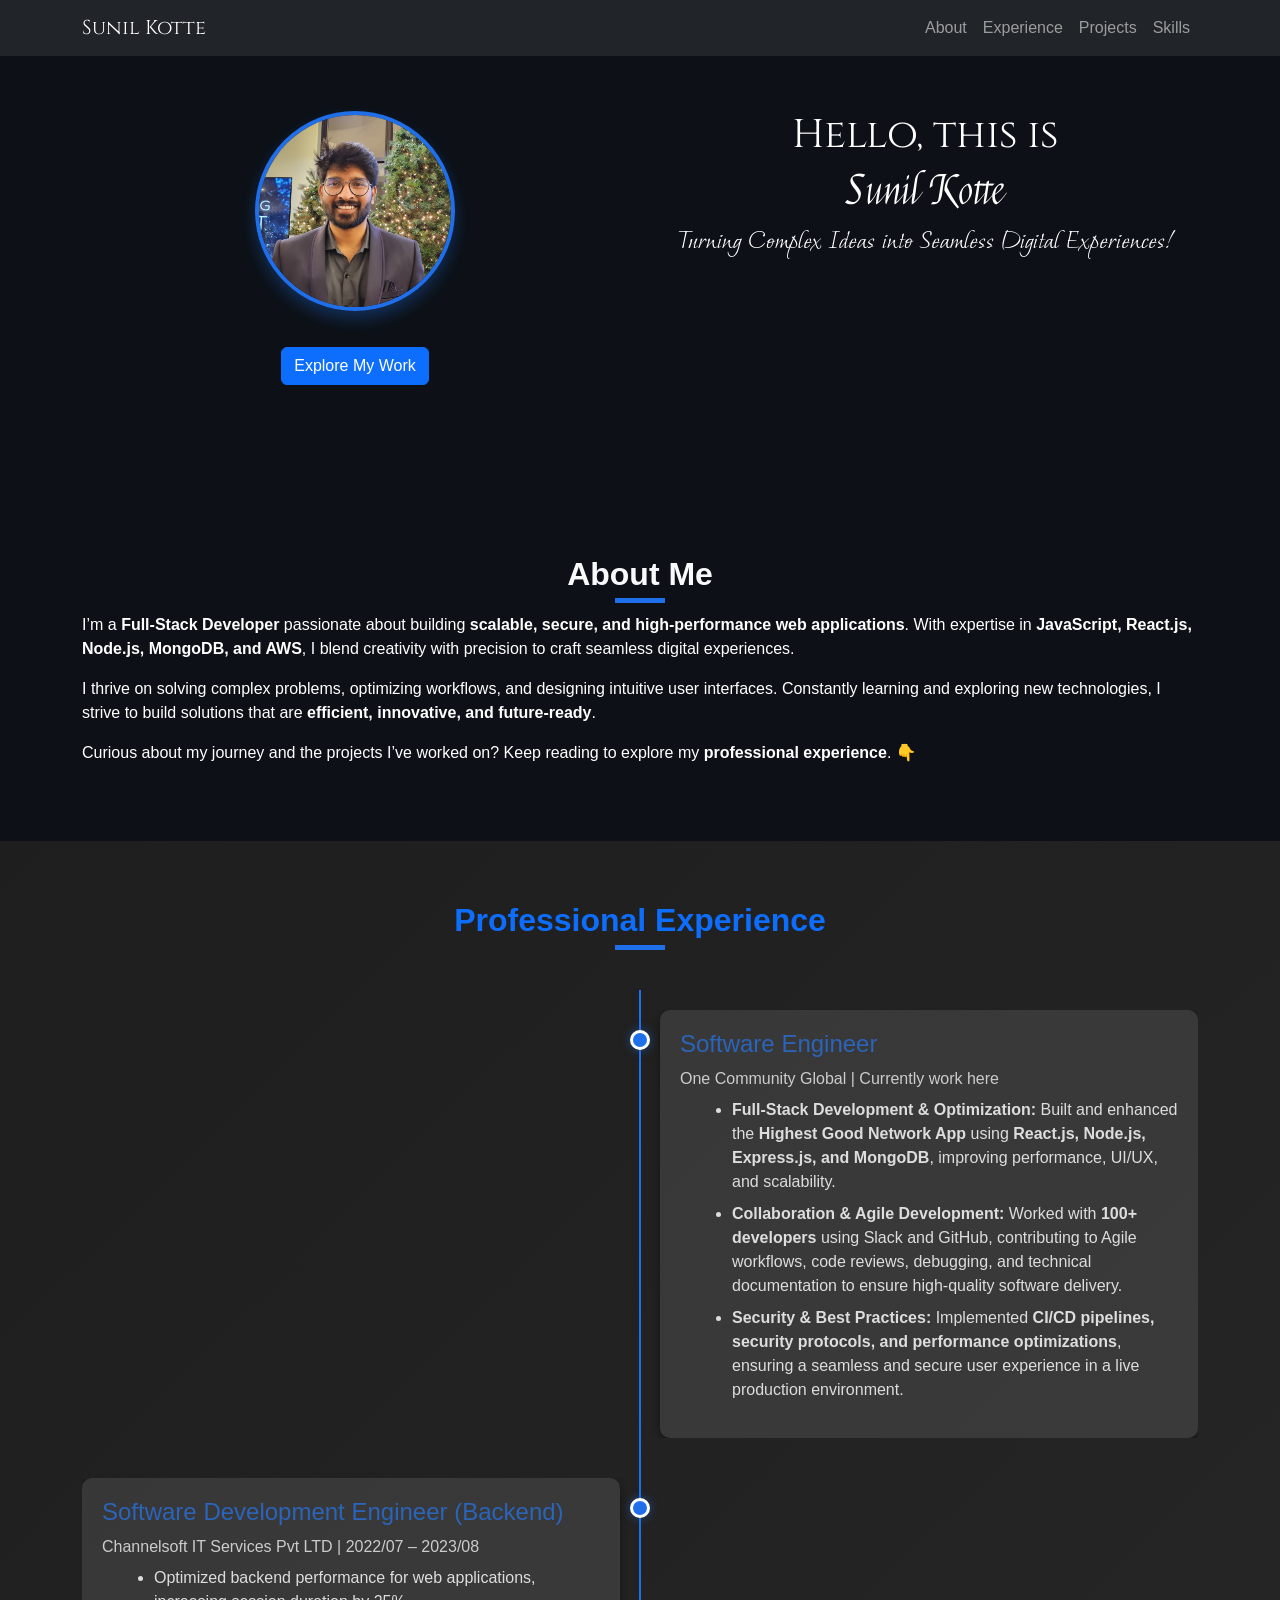
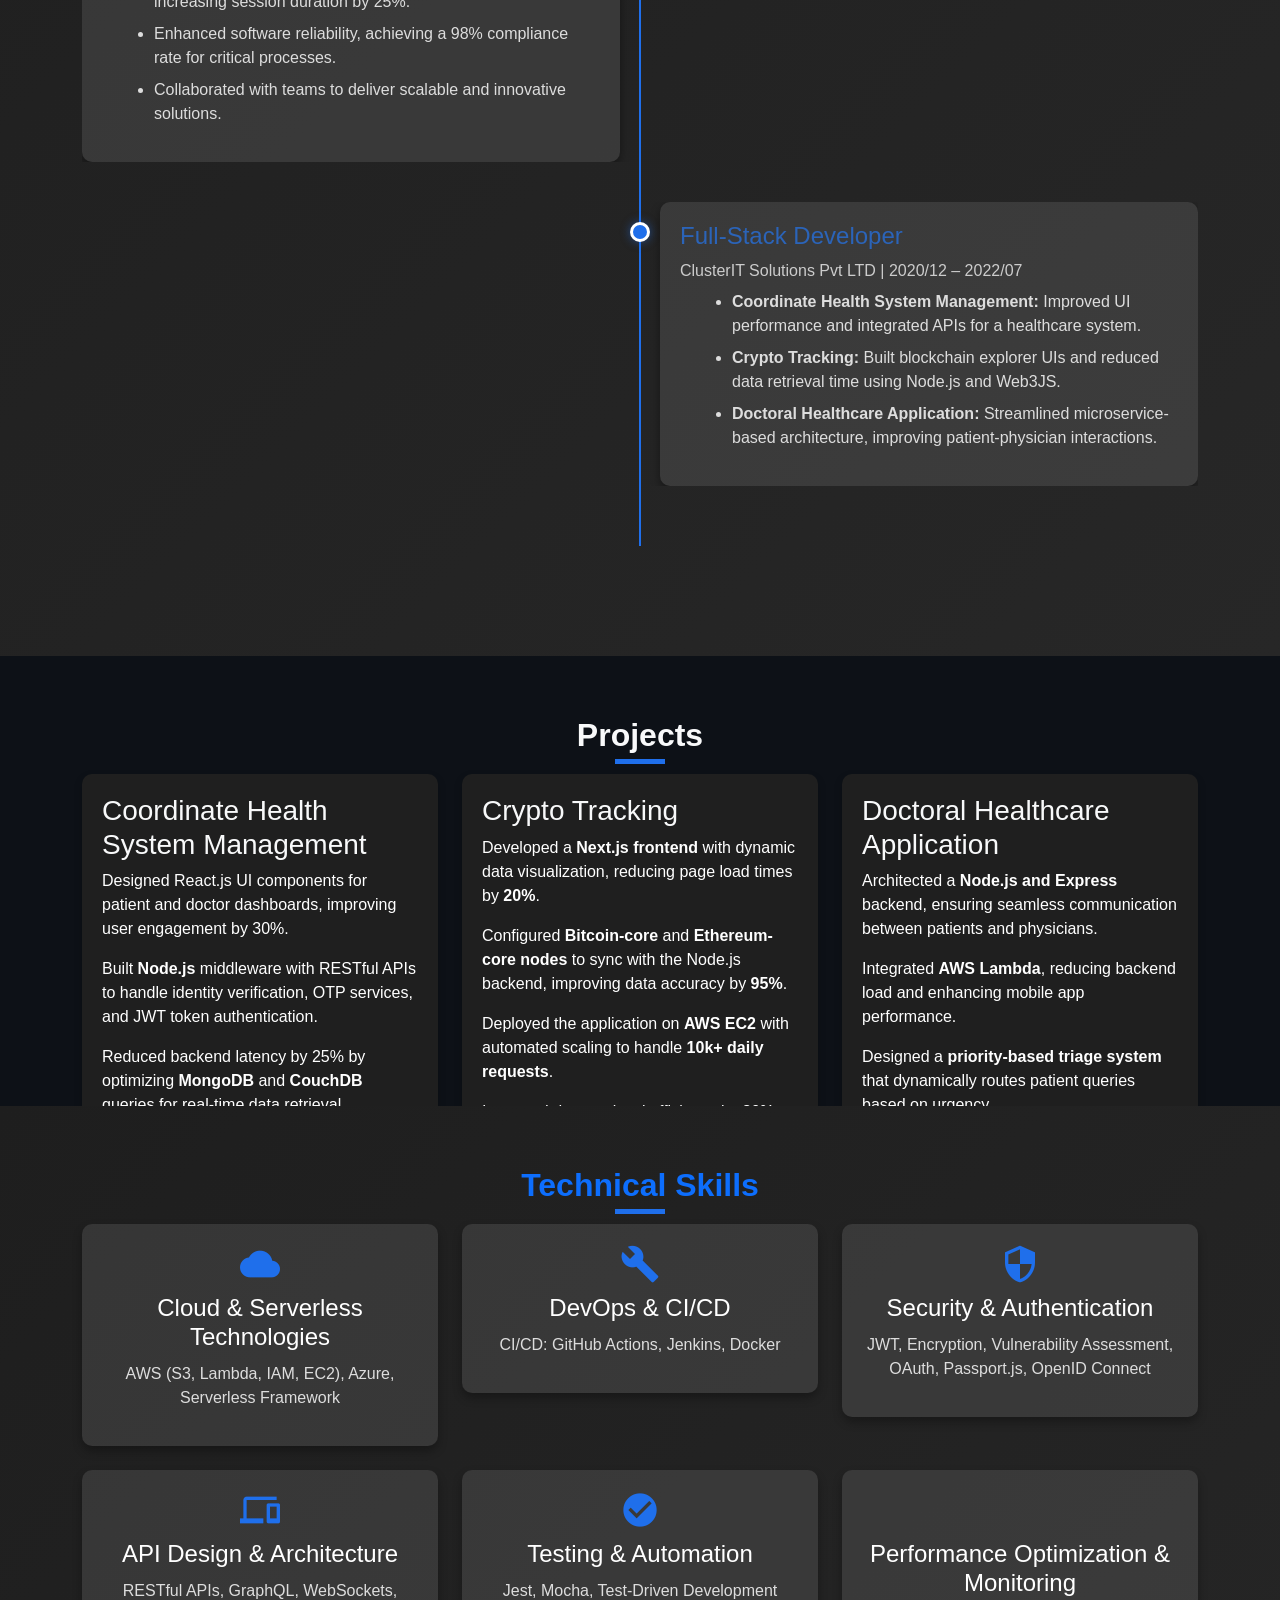
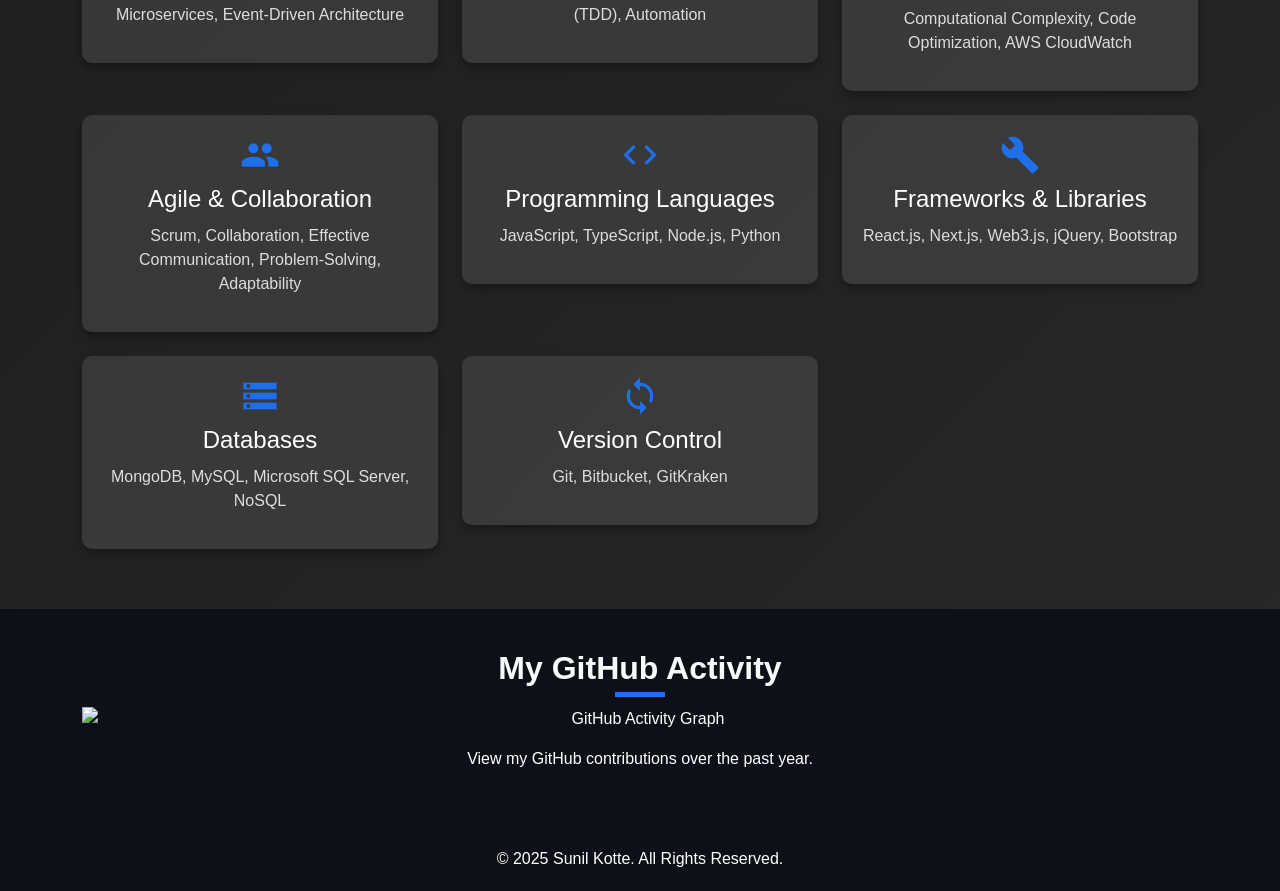
==== commit 8cf1a6c3: "responsive chatbot, updated Projects" ====
--- a/index.html
+++ b/index.html
@@ -159,7 +159,7 @@
                     <div class="card project-card" onclick="openPopup('project1')">
                         <!-- <img src="project1-thumbnail.jpg" alt="Project 1"> -->
                         <div class="card-body">
-                            <h3 class="card-title text-danger-emphasis ">Coordinate Health System Management</h3>
+                            <h3 class="card-title link-light ">Coordinate Health System Management</h3>
                             <p>Designed React.js UI components for patient and doctor dashboards, improving user engagement by 30%.</p>
                             <p>Built <strong>Node.js</strong> middleware with RESTful APIs to handle identity verification, OTP services, and JWT token authentication.</p>
                             <p>Reduced backend latency by 25% by optimizing <strong>MongoDB</strong> and <strong>CouchDB</strong> queries for real-time data retrieval.</p>
@@ -172,7 +172,7 @@
                     <div class="card project-card" onclick="openPopup('project2')">
                         <!-- <img src="project2-thumbnail.jpg" alt="Project 2"> -->
                         <div class="card-body">
-                            <h3 class="card-title text-danger-emphasis ">Crypto Tracking</h3>
+                            <h3 class="card-title link-light">Crypto Tracking</h3>
                             <p>Developed a <strong>Next.js frontend</strong> with dynamic data visualization, reducing page load times by <strong>20%</strong>.</p>
                             <p>Configured <strong>Bitcoin-core</strong> and <strong>Ethereum-core nodes</strong> to sync with the Node.js backend, improving data accuracy by <strong>95%</strong>.</p>
                             <p>Deployed the application on <strong>AWS EC2</strong> with automated scaling to handle <strong>10k+ daily requests</strong>.</p>
@@ -185,7 +185,7 @@
                     <div class="card project-card" onclick="openPopup('project3')">
                         <!-- <img src="project3-thumbnail.jpg" alt="Project 3"> -->
                         <div class="card-body">
-                            <h3 class="card-title text-danger-emphasis ">Doctoral Healthcare Application</h3>
+                            <h3 class="card-title link-light">Doctoral Healthcare Application</h3>
                             <p>Architected a <strong>Node.js and Express</strong> backend, ensuring seamless communication between patients and physicians.</p>
                             <p>Integrated <strong>AWS Lambda</strong>, reducing backend load and enhancing mobile app performance.</p>
                             <p>Designed a <strong>priority-based triage system</strong> that dynamically routes patient queries based on urgency.</p>                    
@@ -195,14 +195,21 @@
                     </div>
                 </div>
                 <!-- Custom Pop-Up -->
-                <div class="popup-overlay" id="popup-project1">
-                    <div class="popup-content">
+                <div class="popup-overlay row" id="popup-project1">
+                    <div class="popup-content align-content-end col-md-8">
                         <button class="popup-close" onclick="closePopup('project1')">&times;</button>
                         <!-- <img src="project1-thumbnail.jpg" alt="Project Image"> -->
                         <h3>Coordinate Health System Management</h3>
-                        <p><strong>Description:</strong> Improved UI performance and integrated secure APIs to streamline healthcare management.</p>
-                        <p><strong>Technologies:</strong> ReactJS, Node.js, MongoDB</p>
-                        <p><strong>Highlights:</strong> Improved load times by 30% and enhanced data security.</p>
+                        <h4><strong>Description:</strong></h4> <p>
+                            A blockchain-powered healthcare platform for issuing verifiable patient identities and secure health data transactions.
+                            By decentralizing identity management, the system reduced fraudulent activities by <strong>40%</strong> and streamlined data portability.
+                        </p>
+                        <p><strong>Tech Stack:</strong> React.js, Node.js, Golang, Hyperledger Fabric, Docker, MongoDB, CouchDB</p>
+                        <h5>Impact:</h5>
+                        <ul>
+                            <li>Achieved <strong>98%</strong> HIPAA compliance.</li>
+                            <li>Enabled <strong>50k+</strong> patients to securely access and share medical records.</li>
+                        </ul>
                         <button onclick="closePopup('project1')">Close</button>
                     </div>
                 </div>
@@ -211,9 +218,19 @@
                         <button class="popup-close" onclick="closePopup('project2')">&times;</button>
                         <!-- <img src="project2-thumbnail.jpg" alt="Project Image"> -->
                         <h3>Crypto Tracking</h3>
-            <p><strong>Description:</strong> A blockchain explorer to track cryptocurrency transactions.</p>
+                        <h4><strong>Description:</strong></h4>
+                        <p>
+                            This project is a <strong>real-time blockchain explorer</strong> designed to track <strong>Bitcoin and Ethereum transactions</strong> directly from their respective blockchain networks. 
+                            The system synchronizes with <strong>Bitcoin-core</strong> and <strong>Ethereum-core</strong> nodes, enabling users to search and monitor transactions, wallet balances, and block details in real-time.
+                        </p>
             <p><strong>Technologies:</strong> ReactJS,Next.js, Web3.js, Ethereum-core,Node.js, MongoDB</p>
-            <p><strong>Highlights:</strong> Enhanced data accuracy by 95% and reduced retrieval time by 25%.</p>     
+            <h5>Impact:</h5>
+            <ul>
+                <li><strong>Enabled real-time tracking of 1M+ transactions</strong> across <strong>Bitcoin & Ethereum networks</strong>.</li>
+                <li><strong>Reduced frontend load times by 20%</strong>, enhancing the user experience.</li>
+                <li><strong>Optimized blockchain query execution</strong>, improving search speeds for transaction data.</li>
+                <li><strong>Allowed seamless access to wallet history, block details, and transaction verification.</strong></li>
+            </ul>
                         <button onclick="closePopup('project2')">Close</button>
                     </div>
                 </div>
@@ -222,9 +239,18 @@
                         <button class="popup-close" onclick="closePopup('project3')">&times;</button>
                         <!-- <img src="project3-thumbnail.jpg" alt="Project Image"> -->
                         <h3>Doctoral Healthcare Application</h3>
-            <p><strong>Description:</strong> Scalable backend solutions for improved patient-physician interactions.</p>
-            <p><strong>Technologies:</strong> Node.js, AWS Lambda, MongoDB</p>
-            <p><strong>Highlights:</strong> Improved query prioritization and response times.</p>
+                        <h4>Description:</h4>  <p>
+                            Developed an intelligent healthcare application that optimizes patient-physician interactions by prioritizing queries based on urgency. 
+                            Leveraged <strong>Node.js</strong> and <strong>Express</strong> to build a scalable backend and integrated <strong>AWS Lambda</strong> for efficient serverless execution, improving system responsiveness.
+                            Designed a <strong>score-based query prioritization system</strong> that classifies patient requests into <strong>red, yellow, and green categories</strong>, ensuring timely attention by available doctors.
+                        </p>
+                        <p><strong>Tech Stack:</strong> Node.js, Express, AWS Lambda, MongoDB</p>
+                        <h5>Impact:</h5>
+                        <ul>
+                            <li><strong>Reduced query resolution time</strong> to just <strong>1 day</strong>, significantly enhancing patient engagement.</li>
+                            <li>Improved <strong>doctor response efficiency</strong>, ensuring high-priority cases receive immediate attention.</li>
+                            <li>Established a <strong>scalable and secure</strong> backend architecture, ensuring fast and reliable data transactions.</li>
+                        </ul>
         <button onclick="closePopup('project3')">Close</button>
                     </div>
                 </div>
@@ -384,9 +410,7 @@
             </div>
         </div>
     </section> -->
-    <!-- Chatbot Container -->
-<!-- Chatbot Container -->
-<!-- Chatbot Container -->
+
 <!-- Chatbot Container -->
 <div id="chatbot">
     <div id="chat-header">
--- a/css/style.css
+++ b/css/style.css
@@ -26,6 +26,7 @@
     font-family: "Castoro Titling", serif;
   font-weight: 400;
   font-style: normal;
+  padding-top: 3%;
 }
 .welcome{
     font-family: "Cinzel", serif;
@@ -239,14 +240,14 @@
 
 /* Pop-Up Content */
 .popup-content {
-    background: rgba(255, 255, 255, 0.1);
+    background: rgba(74, 90, 94, 0.1);
     /* Transparent white for glass effect */
     backdrop-filter: blur(10px);
     /* Frosted glass effect */
-    padding: 30px;
+    /* padding: 30px; */
     border-radius: 15px;
     color: white;
-    text-align: center;
+    text-align:left !important;
     width: 90%;
     max-width: 600px;
     box-shadow: 0 8px 20px rgba(0, 0, 0, 0.4);
--- a/css/timeline.css
+++ b/css/timeline.css
@@ -242,8 +242,15 @@
     .timeline-content.left-content {
         margin: 0 auto; /* Remove extra space on smaller screens */
     }
-}
-
-
-
-
+    .roles{
+        font-family: "Castoro Titling", serif;
+      font-weight: 400;
+      font-style: normal;
+      font-size: 20px;
+      padding-top: 3%;
+    }
+}
+
+
+
+
--- a/css/chatbot.css
+++ b/css/chatbot.css
@@ -192,3 +192,68 @@
 #chatbot {
     display: none;
 }
+@media (max-width: 425px) {
+    /* Adjust chatbot container */
+    #chatbot {
+        width: 95%;
+        bottom: 15px;
+        right: 2.5%;
+        border-radius: 10px;
+        font-size: 13px;
+    }
+
+    /* Header adjustments */
+    #chat-header {
+        padding: 10px;
+        font-size: 15px;
+    }
+
+    .bot-avatar {
+        width: 30px;
+        height: 30px;
+    }
+
+    /* Chat body */
+    #chat-body {
+        max-height: 50vh;
+        font-size: 13px;
+        padding: 10px;
+    }
+
+    /* User & bot messages */
+    .user, .bot {
+        max-width: 85%;
+        font-size: 13px;
+        padding: 7px 10px;
+    }
+
+    /* Chat input area */
+    #chat-input-area {
+        padding: 6px;
+    }
+
+    #chat-input {
+        font-size: 13px;
+        padding: 7px;
+    }
+
+    #send-btn {
+        width: 35px;
+        height: 35px;
+        font-size: 16px;
+    }
+
+    /* Chatbot icon (when minimized) */
+    #chatbot-icon {
+        width: 45px;
+        height: 45px;
+        bottom: 10px;
+        right: 10px;
+    }
+
+    /* Notification dot */
+    #notification-dot {
+        width: 8px;
+        height: 8px;
+    }
+}
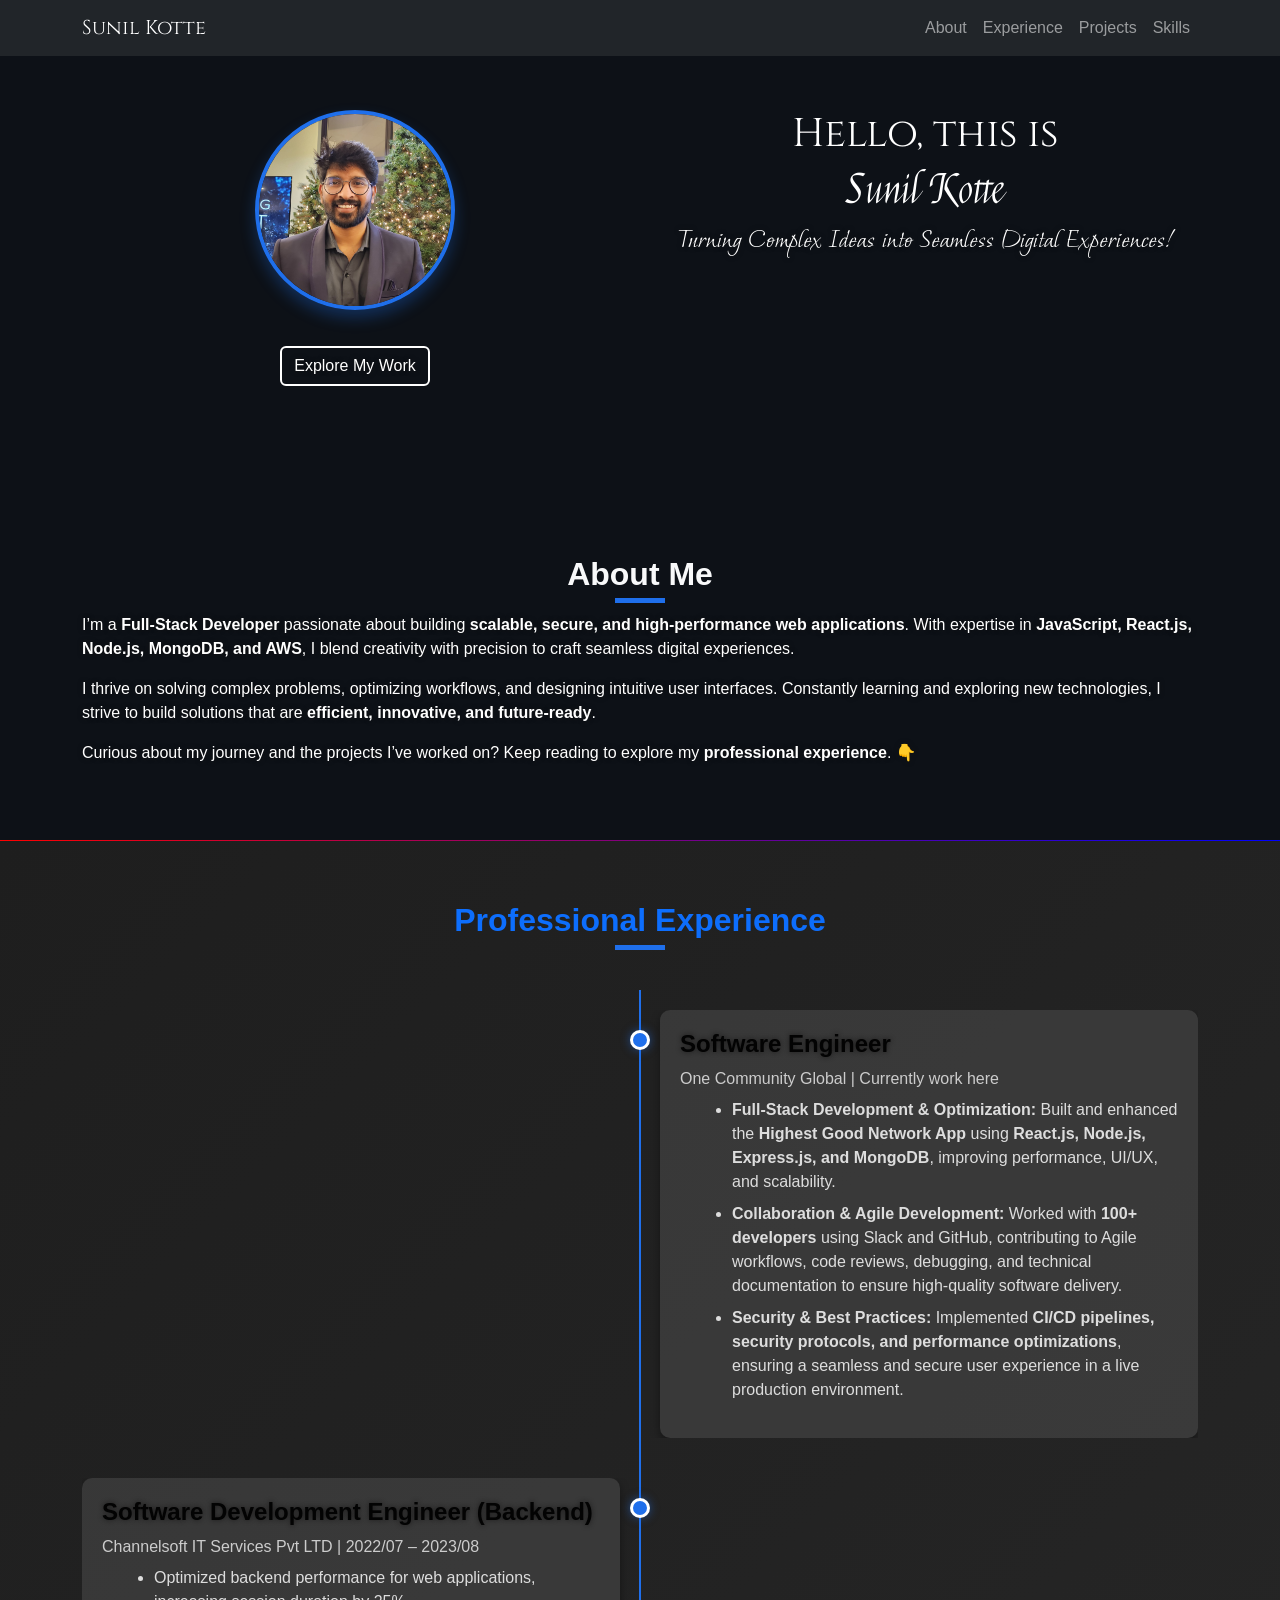
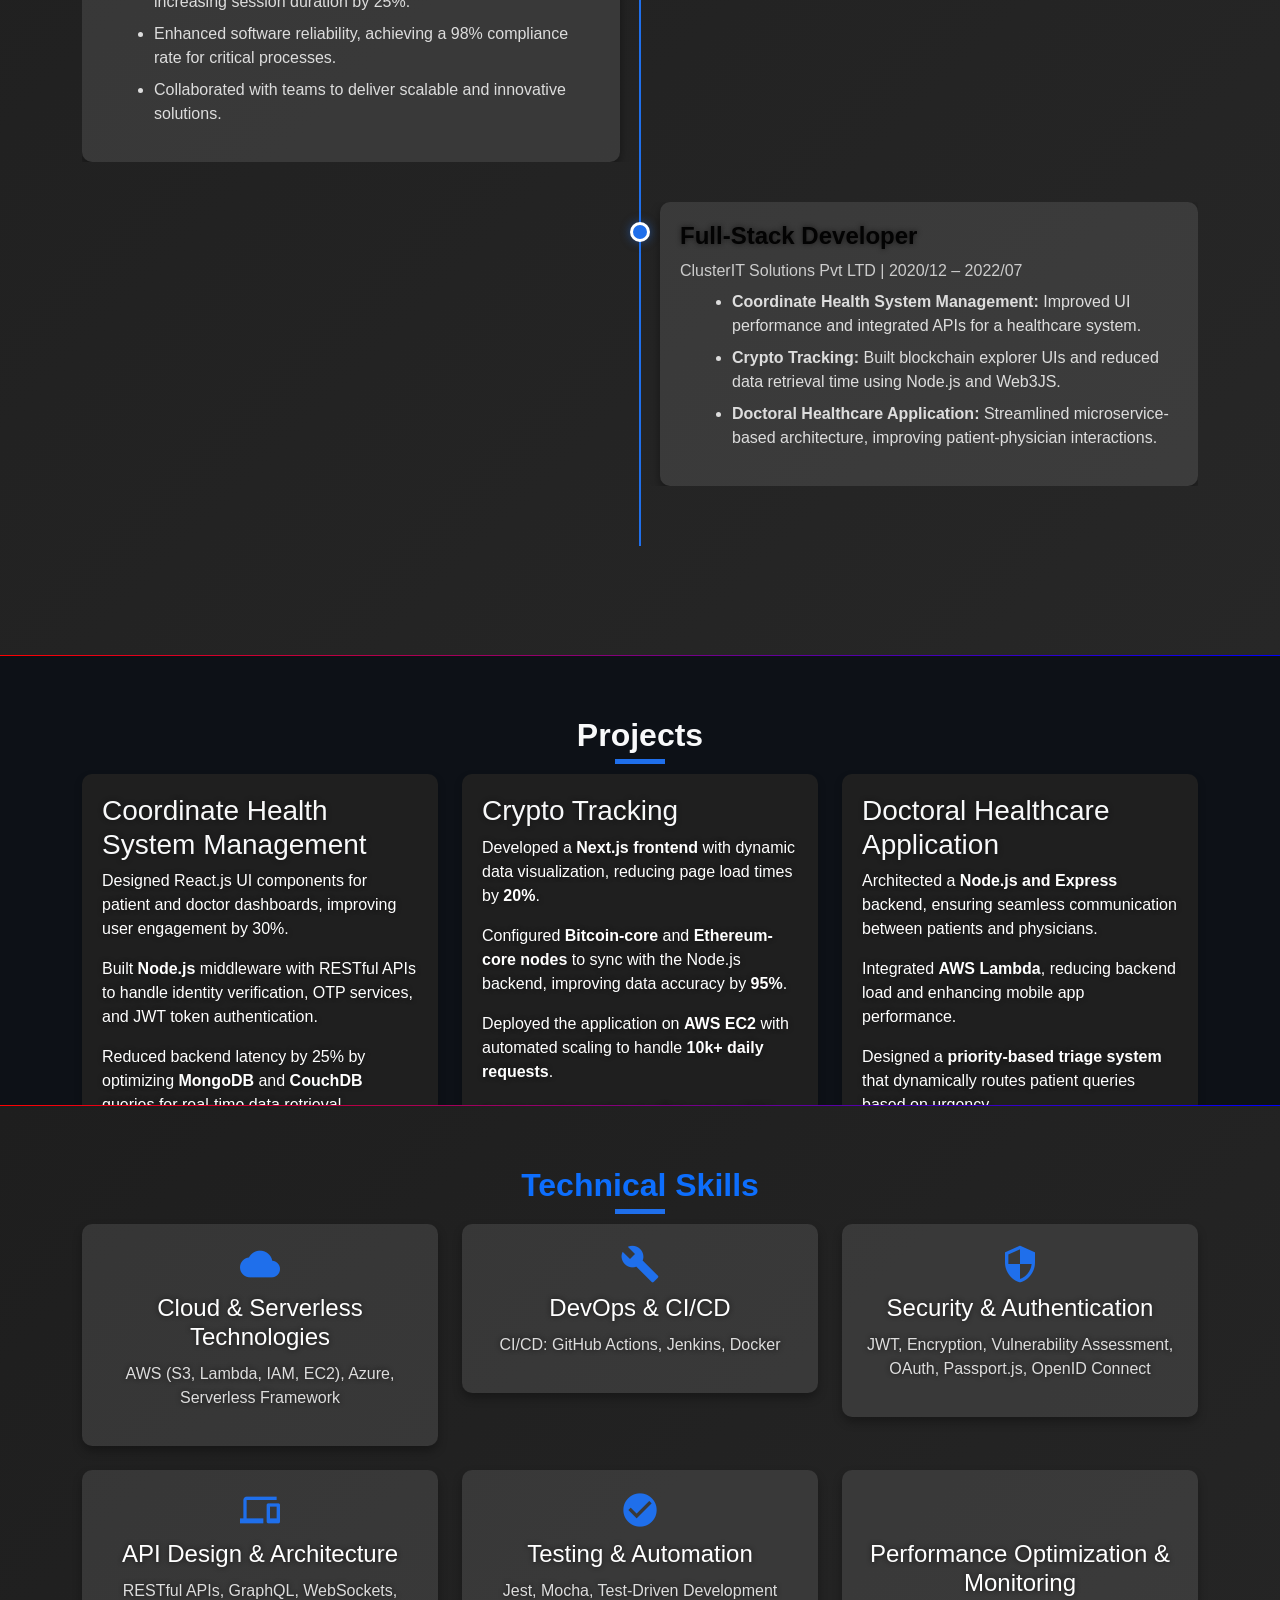
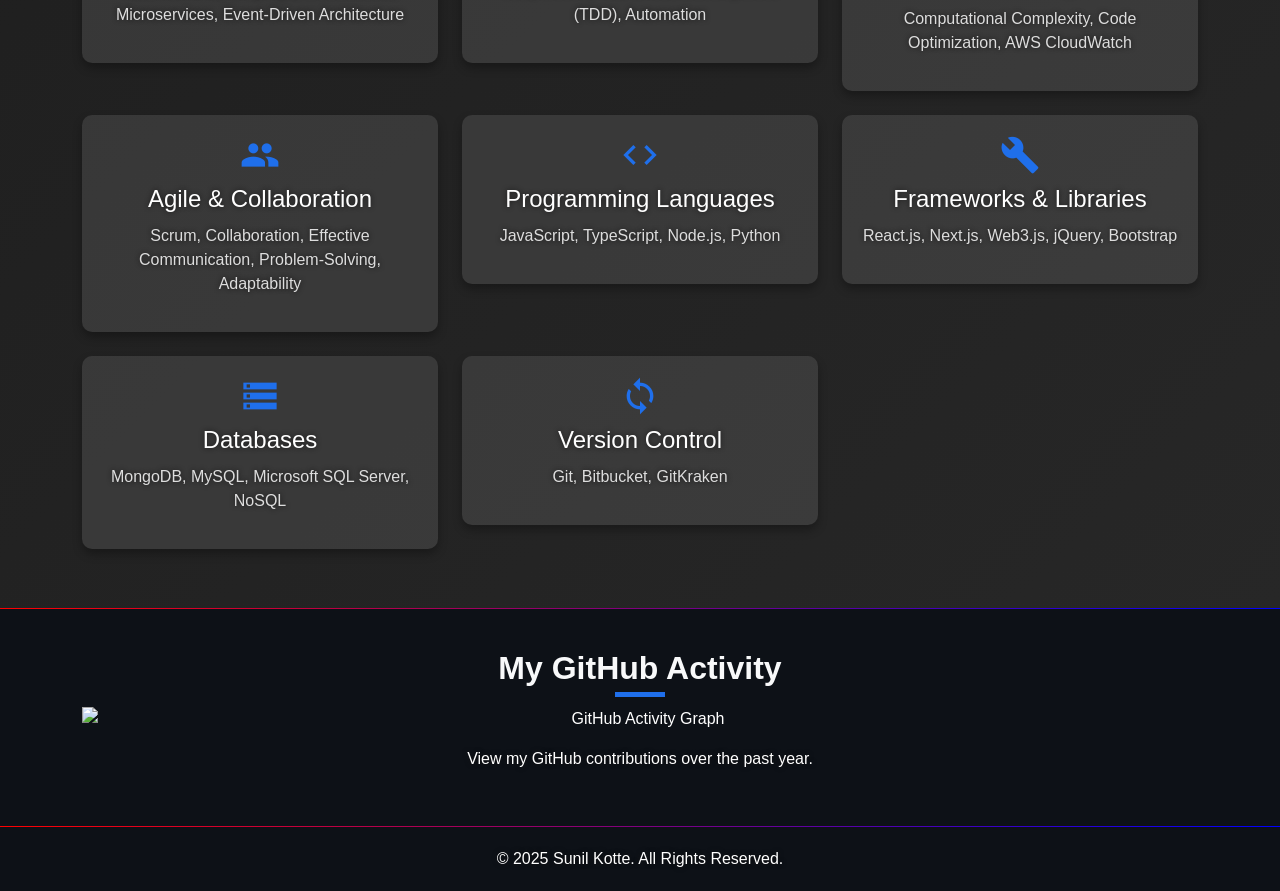
==== commit 52bb793f: "RGVB Border lines has been updated" ====
--- a/index.html
+++ b/index.html
@@ -18,6 +18,7 @@
     <link rel="stylesheet" href="./css/timeline.css">
     <link rel="stylesheet" href="./css/Skills.css">
     <link rel="stylesheet" href="./css/chatbot.css">
+    <link rel="stylesheet" href="./css/RGVB.css">
 </head>
 <body>
     <!-- Navbar -->
@@ -46,7 +47,7 @@
         </div>
     </nav>
 
-    <section id="hero" class="hero-section"> 
+    <section id="hero" class="hero-section RGVB"> 
         <div class="container">
         <!-- Particles Container -->
         <div id="particles-js"></div>
@@ -72,7 +73,7 @@
         </div>
     </section>
     <!-- About Section -->
-    <section class="section" id="about">
+    <section class="section RGVB" id="about">
         <video autoplay muted loop>
             <!-- <source src="background-about.mp4" type="video/mp4"> -->
         </video>
@@ -97,14 +98,14 @@
     </section>
 
     <!-- Experience Section -->
-    <section id="experience" class="section bg-dark text-white">
+    <section id="experience" class="section bg-dark text-white RGVB">
         <div class="container">
             <h2 class="section-title text-center text-primary">Professional Experience</h2>
             <div class="timeline">
                 <div class="timeline-item w-100 " data-aos="fade-left">
                     <div class="timeline-dot"></div>
                     <div class="timeline-content right-content">
-                        <h4>Software Engineer</h4>
+                        <h3><strong>Software Engineer</strong></h3>
                         <h6>One Community Global | <span>Currently work here </span></h6>
                         <ul>
                             <li><strong>Full-Stack Development & Optimization:</strong> Built and enhanced the <strong>Highest Good Network App</strong> using <strong>React.js, Node.js, Express.js, and MongoDB</strong>, improving performance, UI/UX, and scalability.</li>
@@ -118,7 +119,7 @@
                 <div class="timeline-item w-100 " data-aos="fade-right">
                     <div class="timeline-dot"></div>
                     <div class="timeline-content left-content">
-                        <h4>Software Development Engineer (Backend)</h4>
+                        <h3><strong>Software Development Engineer (Backend)</strong></h3>
                         <h6>Channelsoft IT Services Pvt LTD | <span>2022/07 – 2023/08</span></h6>
                         <ul>
                             <li>Optimized backend performance for web applications, increasing session duration by 25%.</li>
@@ -132,7 +133,7 @@
                 <div class="timeline-item w-100 " data-aos="fade-left">
                     <div class="timeline-dot"></div>
                     <div class="timeline-content right-content">
-                        <h4>Full-Stack Developer</h4>
+                        <h3><strong>Full-Stack Developer</strong></h3>
                         <h6>ClusterIT Solutions Pvt LTD | <span>2020/12 – 2022/07</span></h6>
                         <ul>
                             <li><strong>Coordinate Health System Management:</strong> Improved UI performance and integrated APIs for a healthcare system.</li>
@@ -148,7 +149,7 @@
     
     
     <!-- Projects Section -->
-    <section class="section" id="projects">
+    <section class="section RGVB" id="projects">
         <video autoplay muted loop>
             <!-- <source src="background-projects.mp4" type="video/mp4"> -->
         </video>
@@ -260,7 +261,7 @@
     </section>
 
     <!-- Skills Section -->
-    <section id="skills" class="section bg-dark text-white">
+    <section id="skills" class="section bg-dark text-white RGVB">
         <div class="container">
             <h2 class="section-title text-center text-primary">Technical Skills</h2>
             <div class="row g-4">
@@ -368,7 +369,7 @@
         </div>
     </section>
     
-    <section class="section" id="github-activity">
+    <section class="section RGVB" id="github-activity">
         <div class="container">
         <h2 class="section-title text-center  link-light">My GitHub Activity</h2>
         <div class="github-graph text-center">
@@ -444,6 +445,7 @@
     <script src="https://cdn.jsdelivr.net/npm/typed.js@2.0.12"></script>
     <script src="./Functionality/typed.js"></script>
     <script src="./Functionality/chatbot.js"></script>
+    <script src="./Functionality/RGVB.js"></script>
     <script>
     // Initialize Particles.js
 particlesJS('particles-js', {
--- a/css/timeline.css
+++ b/css/timeline.css
@@ -1,4 +1,3 @@
-
 /* time line section  */
 /* Timeline Container */
 .timeline {
@@ -99,9 +98,9 @@
 }
 
 /* Title and Description Styling */
-.timeline-content h4 {
+.timeline-content h3 {
     font-size: 1.5rem;
-    color: #2b64b9; /* Highlight title */
+    color: #030303; /* Highlight title */
     margin-bottom: 10px;
     transition: color 0.3s ease;
 }
@@ -244,13 +243,9 @@
     }
     .roles{
         font-family: "Castoro Titling", serif;
-      font-weight: 400;
-      font-style: normal;
-      font-size: 20px;
-      padding-top: 3%;
-    }
-}
-
-
-
-
+        font-weight: 400;
+        font-style: normal;
+        font-size: 20px;
+        padding-top: 3%;
+    }
+}
--- a/css/RGVB.css
+++ b/css/RGVB.css
@@ -0,0 +1,61 @@
+/* Default Dark Theme
+body {
+    color: white;
+    transition: background 0.5s ease-in-out, color 0.5s ease-in-out;
+}
+
+/* RGB Background Animation */
+
+
+/* Keyframes for RGB Animation */
+
+
+/* Apply Neon Glow to Text */
+h4, h3, p, .btn {
+    text-shadow: 0 0 5px rgba(19, 18, 18, 0.8);
+}
+
+/* Buttons with Neon Hover Effect */
+.btn {
+    background: transparent;
+    border: 2px solid white;
+    color: white;
+    transition: 0.3s ease-in-out;
+}
+
+.btn:hover {
+    background: rgba(255, 255, 255, 0.2);
+    box-shadow: 0px 0px 15px rgba(255, 255, 255, 0.8);
+}
+
+
+/* Add this to your sections */
+.section {
+    position: relative;
+    overflow:auto /* Ensures gradient stays within the section */
+}
+
+/* Moving RGB Gradient at the Bottom */
+.section::after {
+    content: "";
+    position: absolute;
+    bottom: 0;
+    left: 0;
+    width: 100%;
+    height: 1px; /* Thickness of the RGB line */
+    background: linear-gradient(90deg, red, blue, green, violet);
+    background-size: 300% 100%;
+    animation: rgbMove 10s linear infinite;
+}
+
+/* Animation for RGB Movement */
+@keyframes rgbMove {
+    0% { background-position: 0% 50%; }
+    50% { background-position: 100% 50%; }
+    100% { background-position: 0% 50%; }
+}
+
+/* Gradient Fade Effect for the Whole Section */
+/* body {
+    background: linear-gradient(to bottom, rgba(0, 0, 0, 0.9), rgba(39, 38, 114, 0.356));
+} */
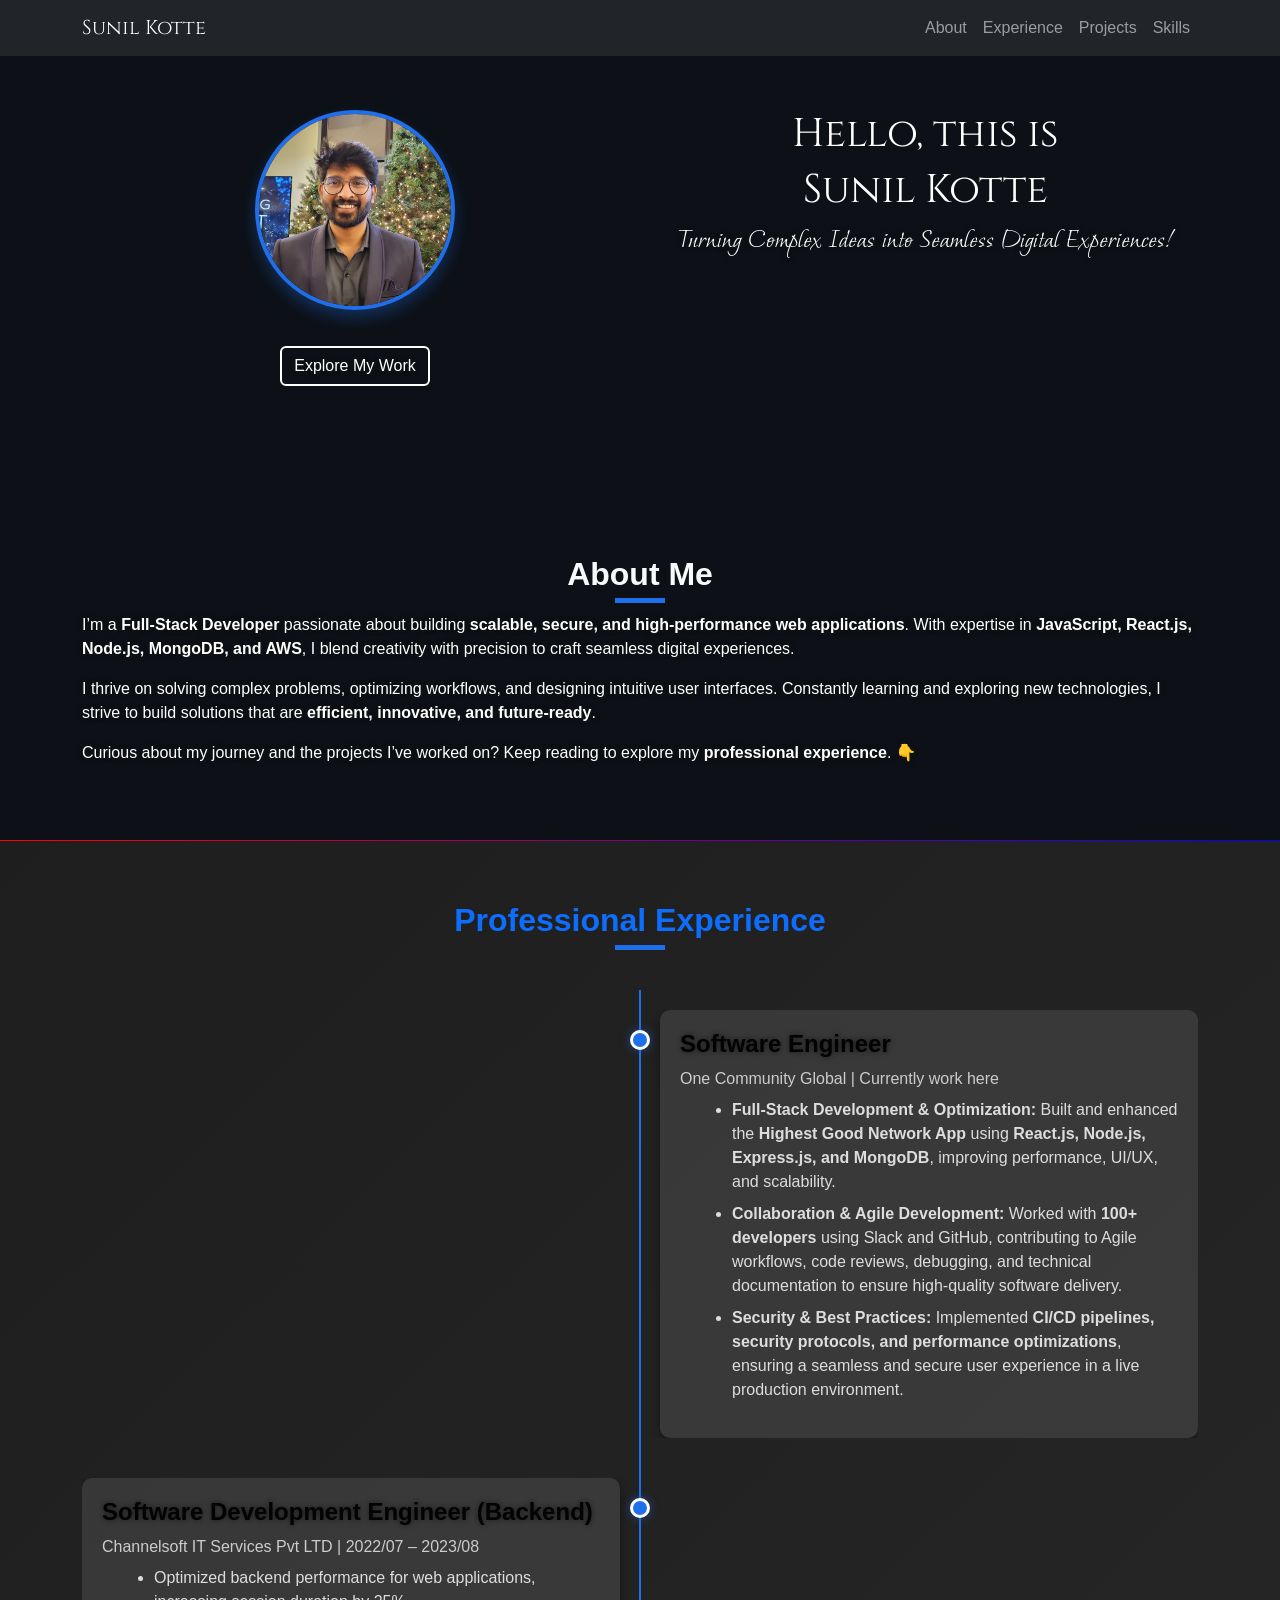
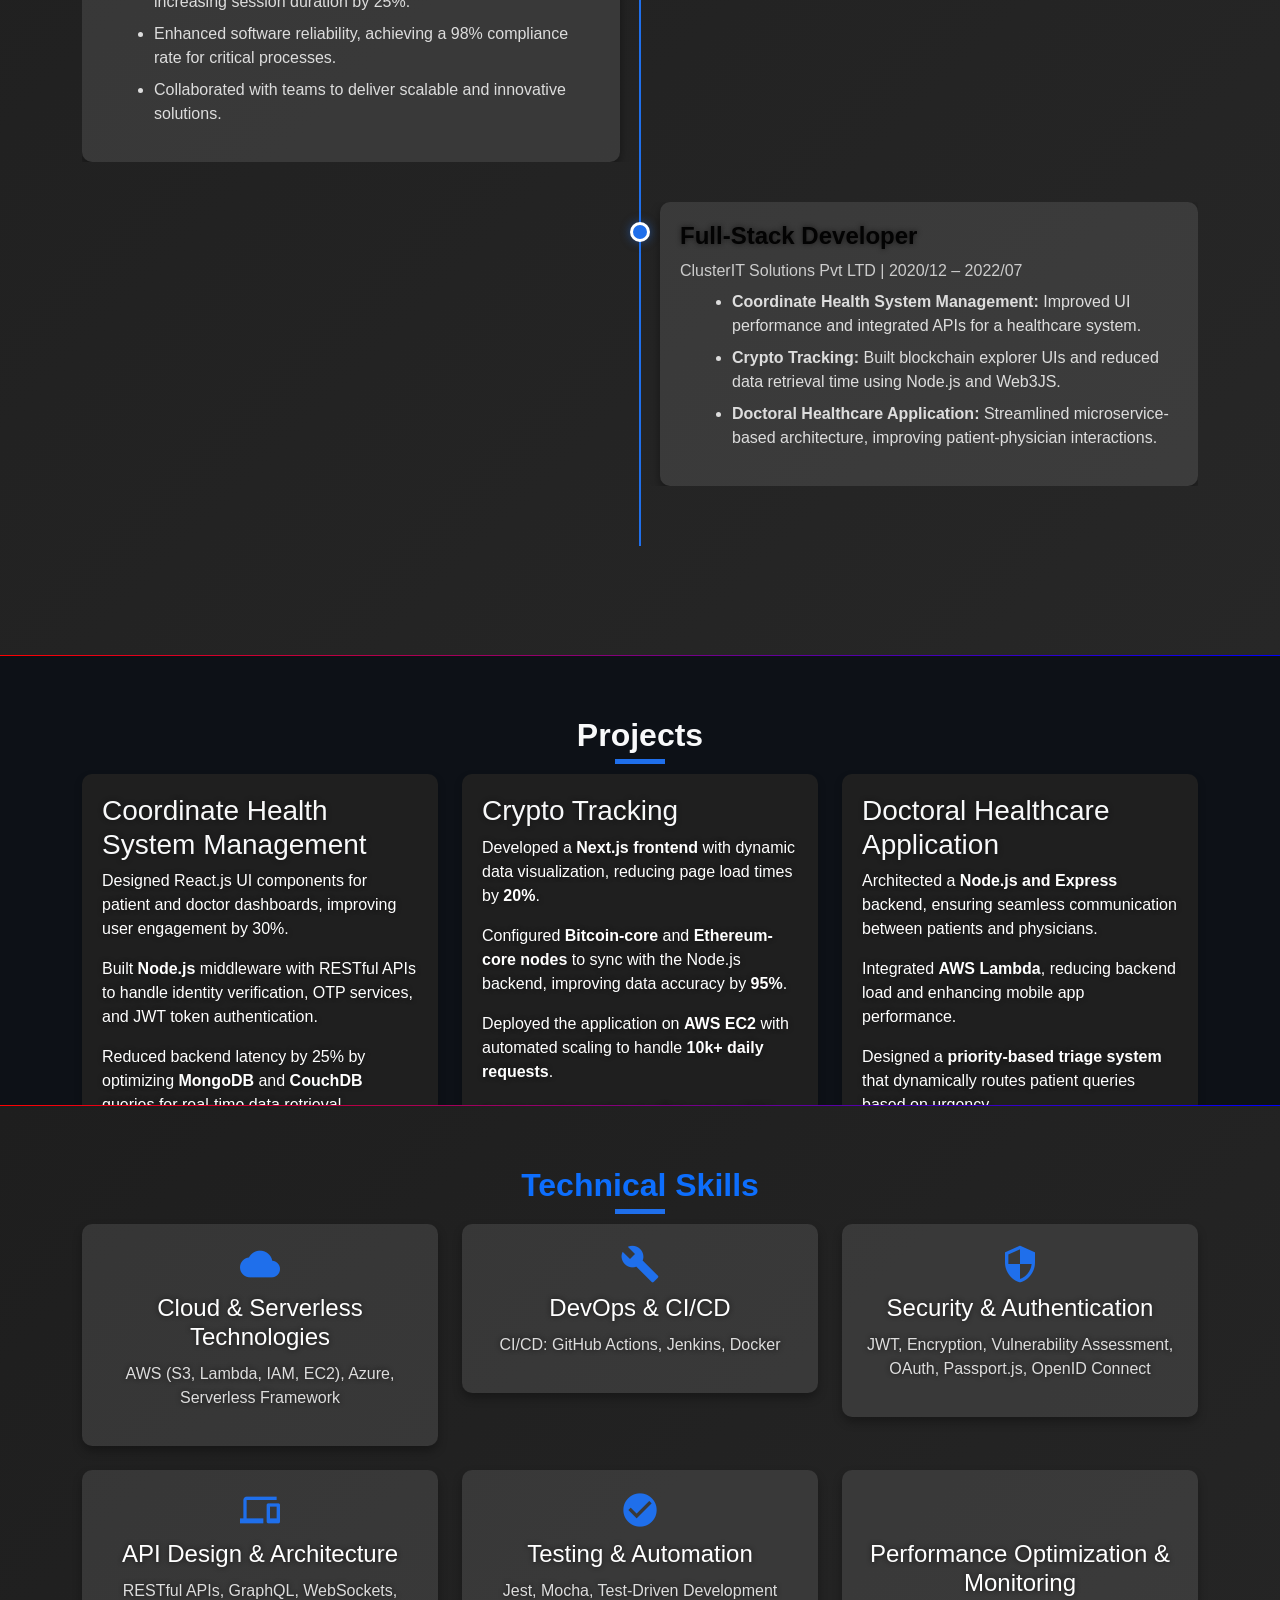
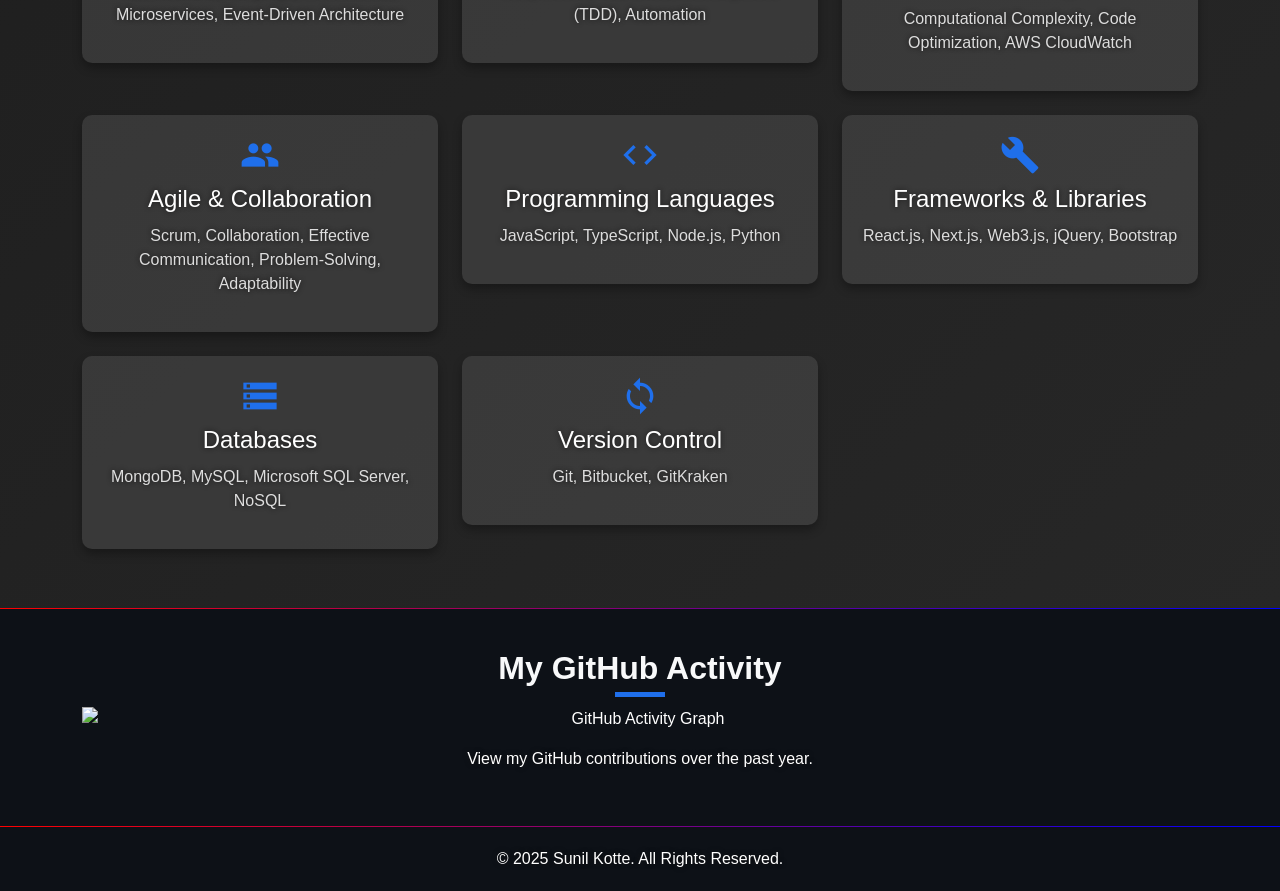
==== commit d0e7e017: "same font" ====
--- a/index.html
+++ b/index.html
@@ -58,7 +58,7 @@
                 </div>
                 <div class=" col-md-6 hero-overlay ">
                     
-                    <h1 class="welcome"> Hello, this is</h1><h1 class="test">Sunil Kotte</h1>
+                    <h1 class="welcome"> Hello, this is</h1><h1 class="welcome">Sunil Kotte</h1>
                     <h3 class="tagline">Turning Complex Ideas into Seamless Digital Experiences!</h3>
                 </div>
                 <div class="col-md-6 hero-overlay  ">
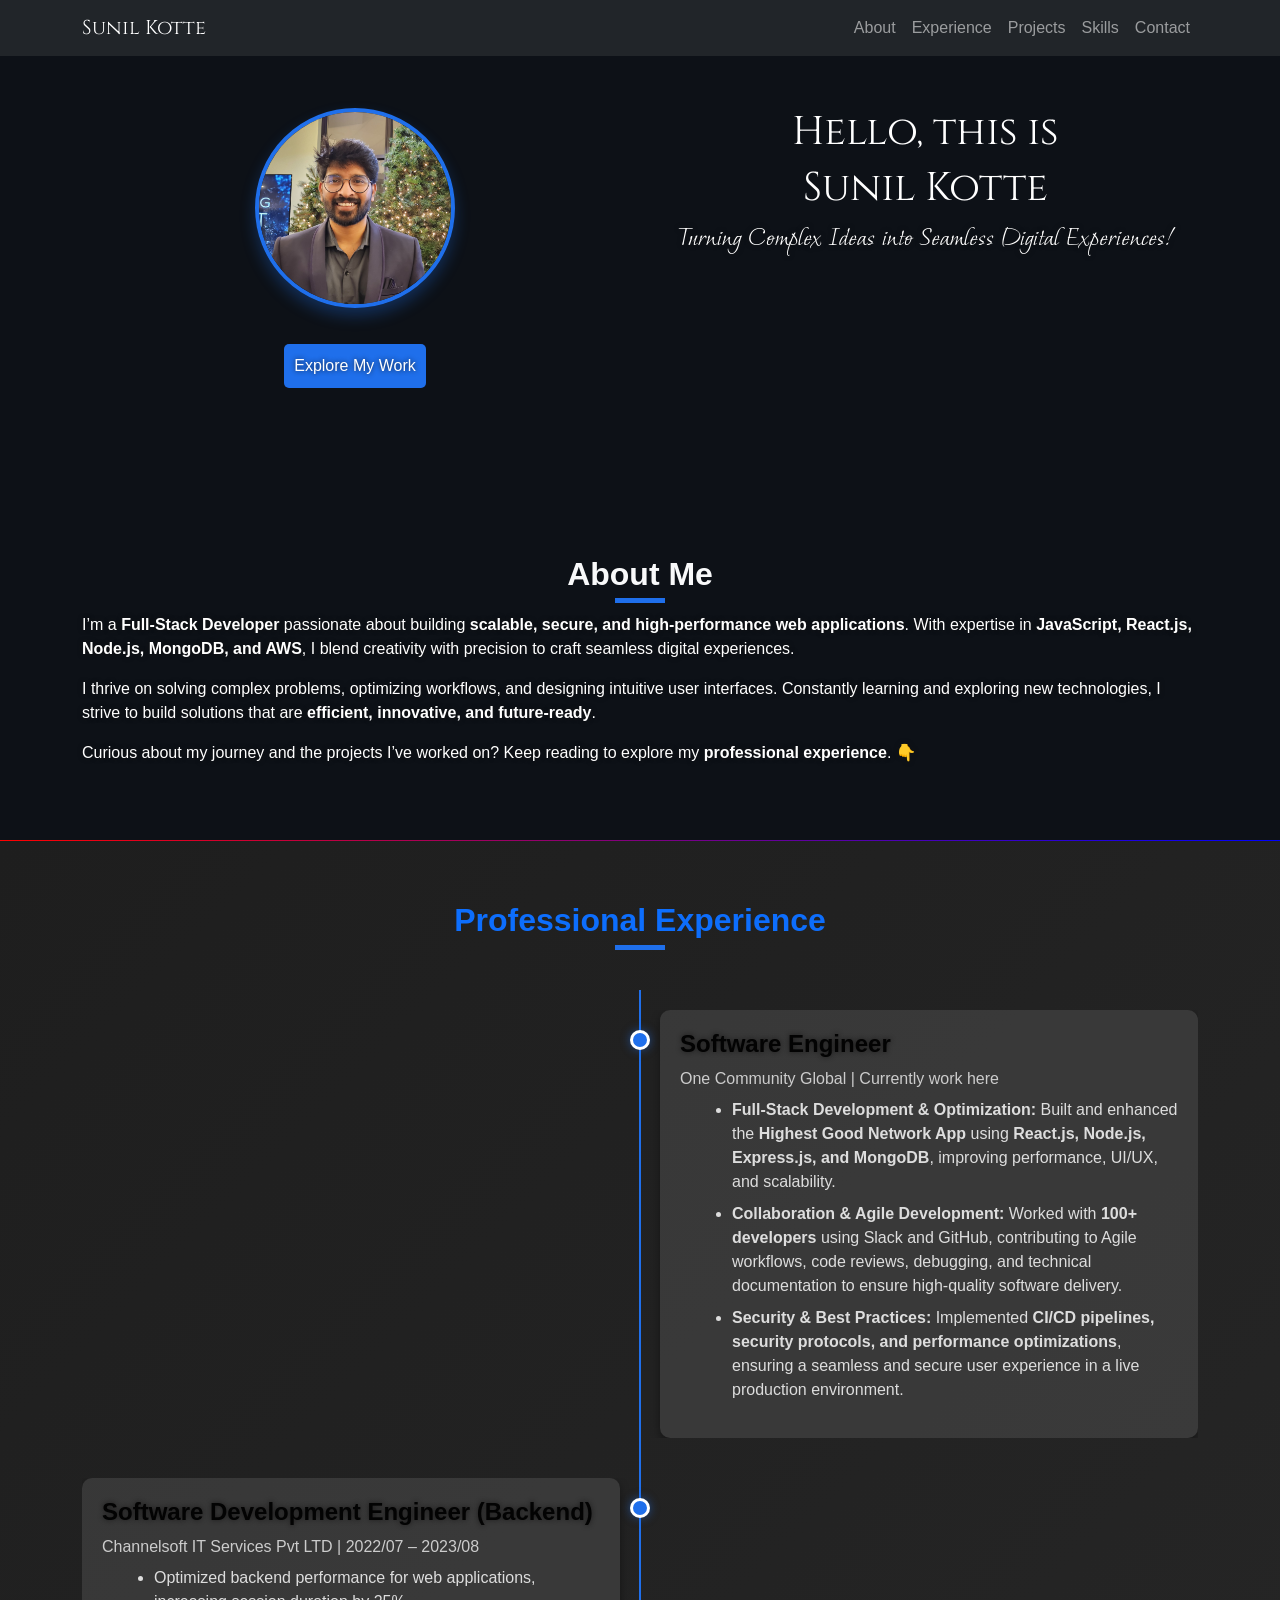
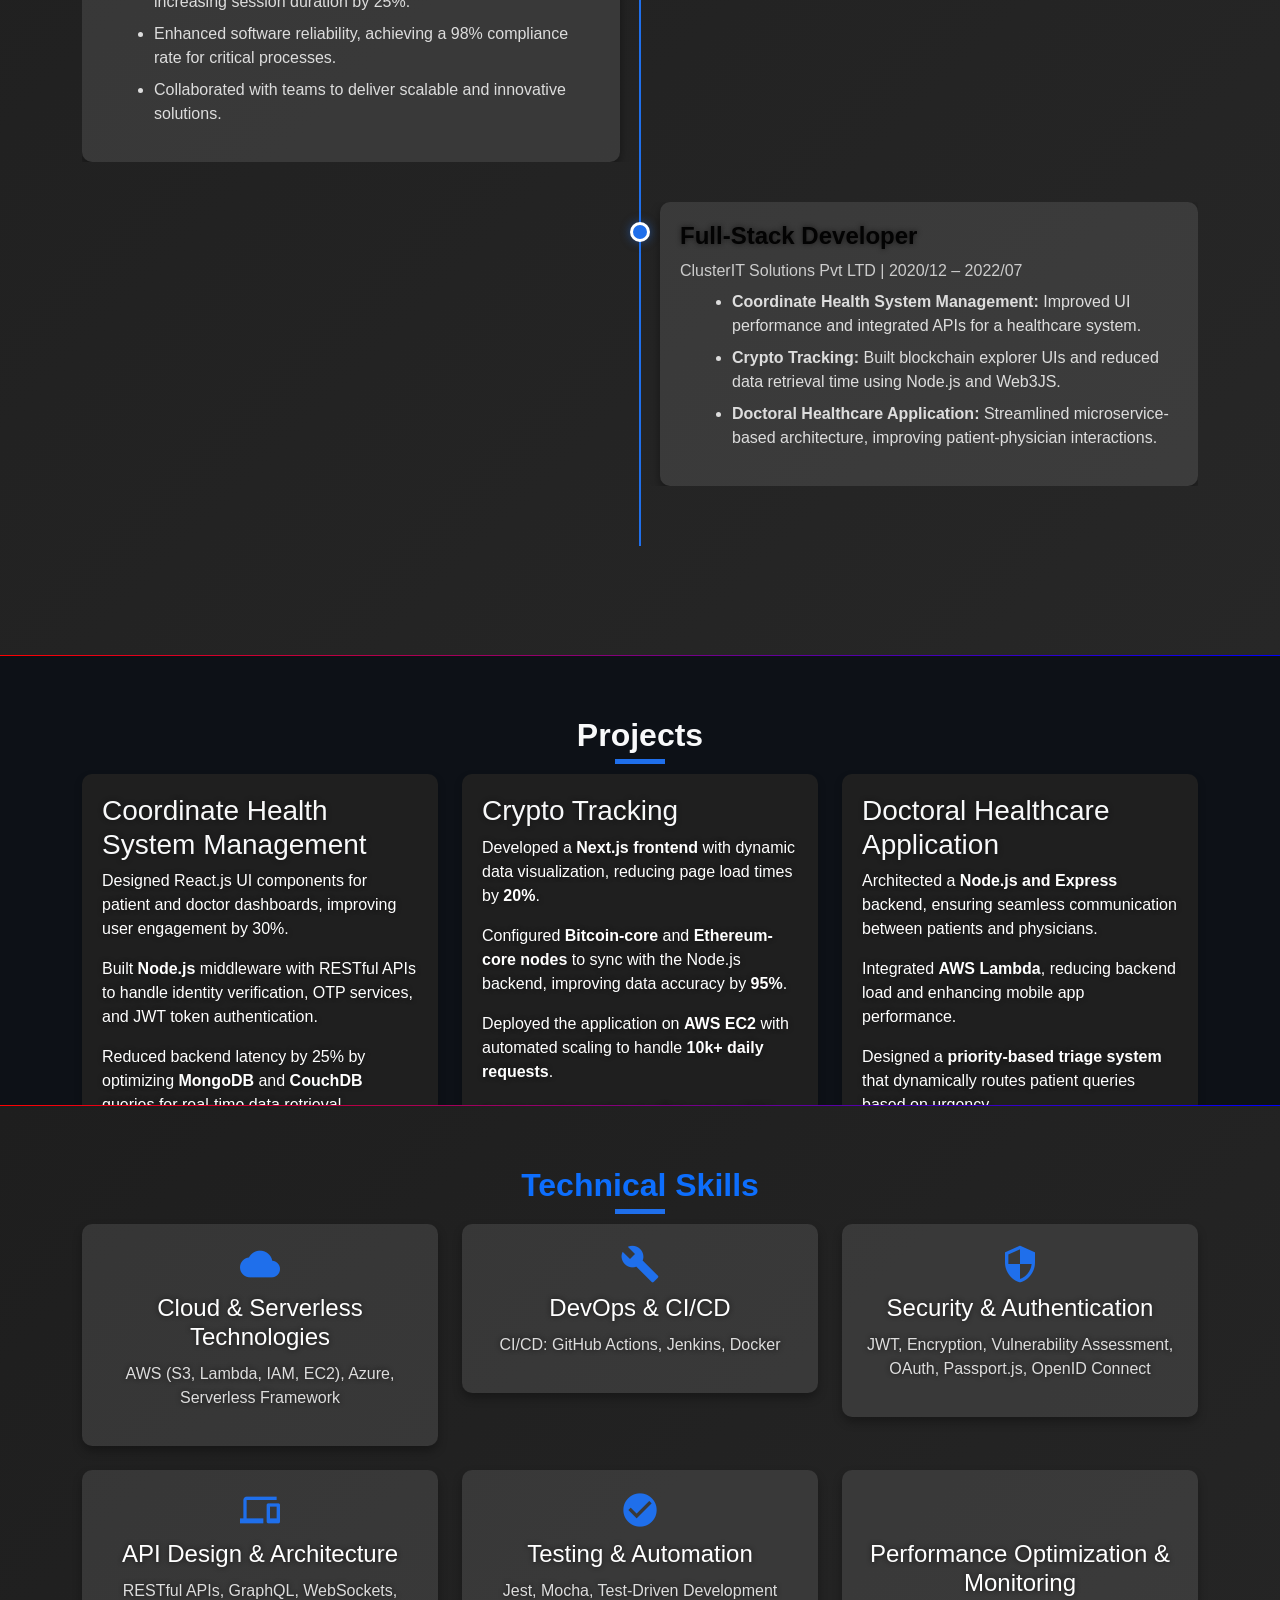
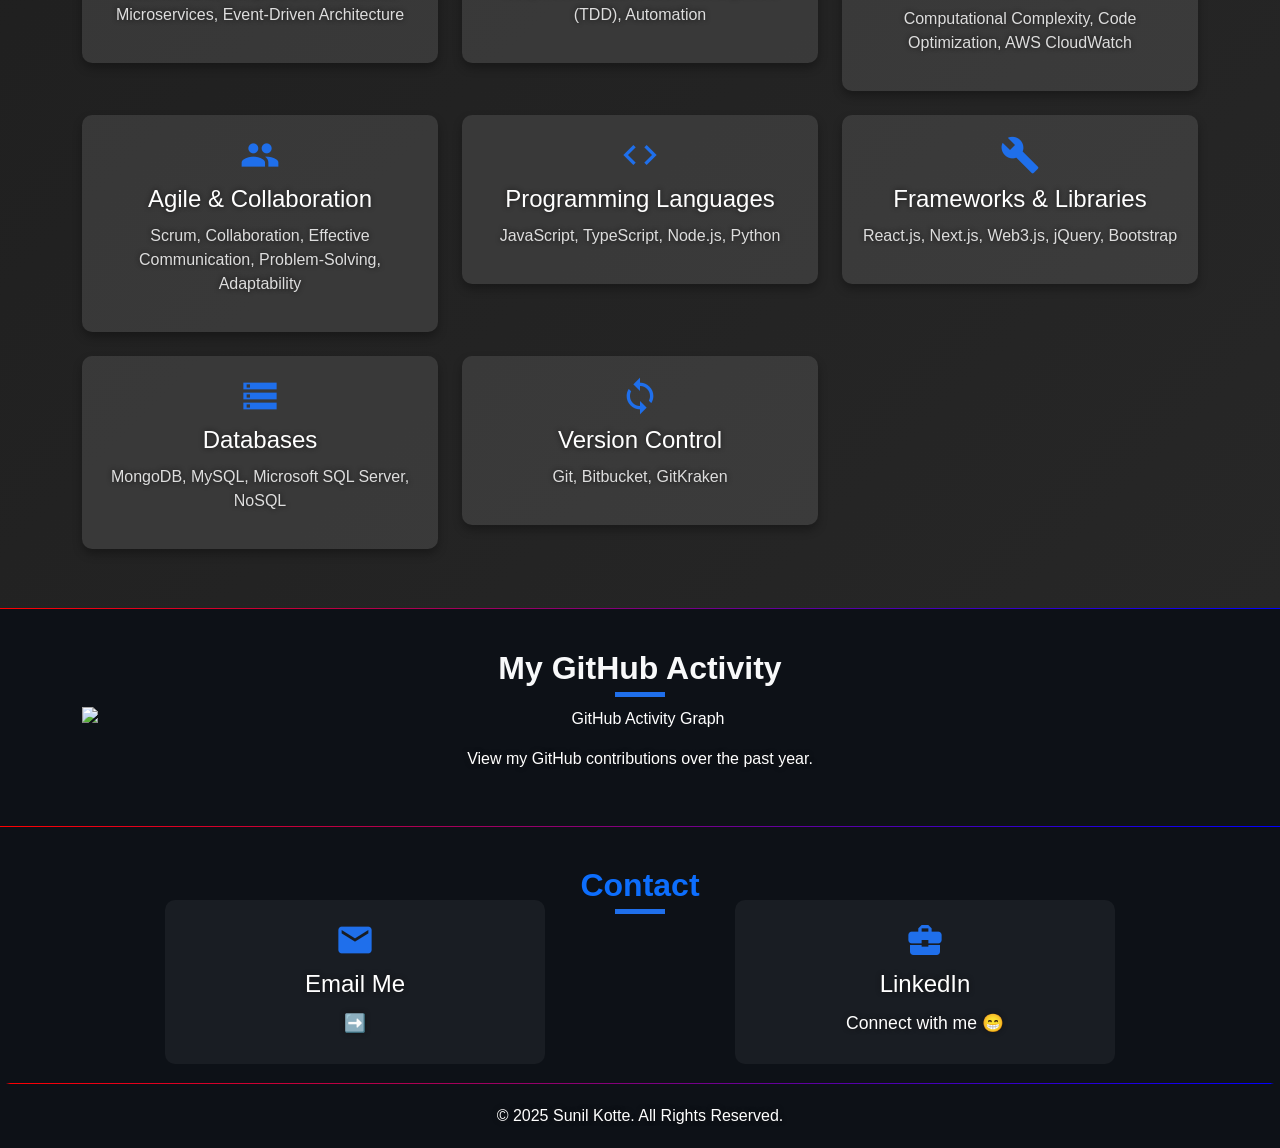
==== commit ec8f691d: "added contact section" ====
--- a/index.html
+++ b/index.html
@@ -19,6 +19,7 @@
     <link rel="stylesheet" href="./css/Skills.css">
     <link rel="stylesheet" href="./css/chatbot.css">
     <link rel="stylesheet" href="./css/RGVB.css">
+    <link rel="stylesheet" href="./css/contact.css">
 </head>
 <body>
     <!-- Navbar -->
@@ -41,7 +42,7 @@
                     <li class="nav-item"><a class="nav-link" href="#experience">Experience</a></li>
                     <li class="nav-item"><a class="nav-link" href="#projects">Projects</a></li>
                     <li class="nav-item"><a class="nav-link" href="#skills">Skills</a></li>
-                    <!-- <li class="nav-item"><a class="nav-link" href="#contact">Contact</a></li> -->
+                    <li class="nav-item"><a class="nav-link" href="#contact">Contact</a></li>
                 </ul>
             </div>
         </div>
@@ -384,34 +385,27 @@
     </section>
     
     <!-- Contact Section -->
-    <!-- <section class="section" id="contact">
-        <video autoplay muted loop>
-            <source src="background-contact.mp4" type="video/mp4">
-        </video>
-        <div class="container fade-in-section">
-            <h2 class="section-title">Contact</h2>
-            <div class="row justify-content-center">
-                <div class="col-md-6">
-                    <form>
-                        <div class="mb-3">
-                            <label for="name" class="form-label">Name</label>
-                            <input type="text" class="form-control" id="name" placeholder="Enter your name">
-                        </div>
-                        <div class="mb-3">
-                            <label for="email" class="form-label">Email</label>
-                            <input type="email" class="form-control" id="email" placeholder="Enter your email">
-                        </div>
-                        <div class="mb-3">
-                            <label for="message" class="form-label">Message</label>
-                            <textarea class="form-control" id="message" rows="4" placeholder="Write your message"></textarea>
-                        </div>
-                        <button type="submit" class="btn btn-primary w-100">Send</button>
-                    </form>
-                </div>
+    <section id="contact" class="section ">
+        <div class="container">
+            <div><h2 class="section-title text-center text-primary">Contact</h2></div>
+        <div class="row g-4">
+            <!-- Column 1: Reach Me via Email -->
+            <div class="col-md-4 text-center contact-box">
+                <i class="material-icons contact-icon">email</i>
+                <h4>Email Me</h4>
+                <h4><a href="mailto:sunilkotte0909@gmail.com" class="contact-link">➡️</a></h4>
             </div>
-        </div>
-    </section> -->
-
+    
+            <!-- Column 2: LinkedIn -->
+            <div class="col-md-4 text-center contact-box">
+                <i class="material-icons contact-icon">business_center</i>
+                <h4>LinkedIn</h4>
+                <h4><a href="https://www.linkedin.com/in/sunil-kotte/" class="contact-link" target="_blank">Connect with me 😁</a></h4>
+            </div>
+        </div>
+    </div>
+    </section>
+    
 <!-- Chatbot Container -->
 <div id="chatbot">
     <div id="chat-header">
@@ -446,6 +440,7 @@
     <script src="./Functionality/typed.js"></script>
     <script src="./Functionality/chatbot.js"></script>
     <script src="./Functionality/RGVB.js"></script>
+    <script src="./Functionality/contact.js"></script>
     <script>
     // Initialize Particles.js
 particlesJS('particles-js', {
--- a/css/contact.css
+++ b/css/contact.css
@@ -0,0 +1,112 @@
+/* Contact Section */
+#contact {
+    /* background: rgba(255, 255, 255, 0.1); */
+    border-radius: 10px;
+    padding: 20px;
+    padding-top: 3%;
+
+    text-align: center;
+    transition: all 0.3s ease-in-out;
+    display: flex;
+    cursor: pointer;
+}
+
+/* Contact Box */
+.contact-box {
+    background: rgba(255, 255, 255, 0.05);
+    padding-top: 3%;
+    padding: 20px;
+    border-radius: 10px;
+    transition: all 0.3s ease-in-out;
+    /* box-shadow: 0px 4px 10px rgba(31, 111, 235, 0.4); */
+    /* margin: auto; */
+    flex-flow: column;
+}
+
+.contact-box:hover {
+    background: rgba(31, 111, 235, 0.3);
+    transform: translateY(-5px);
+}
+
+/* Contact Icons */
+.contact-icon {
+    font-size: 40px;
+    color: #1f6feb;
+    margin-bottom: 10px;
+}
+
+/* Contact Links */
+.contact-link {
+    color: white;
+    text-decoration: none;
+    font-size: 1.1rem;
+}
+
+.contact-link:hover {
+    text-decoration: underline;
+    color: #1f6feb;
+}
+
+/* Contact Form */
+.form-control {
+    background: rgba(255, 255, 255, 0.1);
+    color: white;
+    border: none;
+    padding: 10px;
+    border-radius: 5px;
+}
+
+.form-control:focus {
+    outline: none;
+    box-shadow: 0px 0px 10px rgba(31, 111, 235, 0.5);
+}
+
+/* Send Button */
+.btn-primary {
+    background: #1f6feb;
+    border: none;
+    padding: 10px;
+    border-radius: 5px;
+    cursor: pointer;
+    transition: all 0.3s ease-in-out;
+}
+
+.btn-primary:hover {
+    background: #0d47a1;
+    transform: scale(1.05);
+}
+
+@media (max-width: 425px) {
+    #contact {
+        padding-top: 10%;
+    }
+    .contact-box {
+    padding-top: 10%;}
+}
+
+
+@media (min-width: 768px) {
+    .contact-box {
+        margin: auto;}
+}
+
+@media (min-width: 992px) {
+    .contact-box {
+        margin: auto;}
+}
+
+@media (min-width: 1024px) {
+    .contact-box {
+        margin: auto;}
+}
+
+@media (min-width: 1200px) {
+    .contact-box {
+        margin: auto;}
+}
+
+@media (min-width: 1440px) {.contact-box {
+    margin: auto;}}
+
+
+
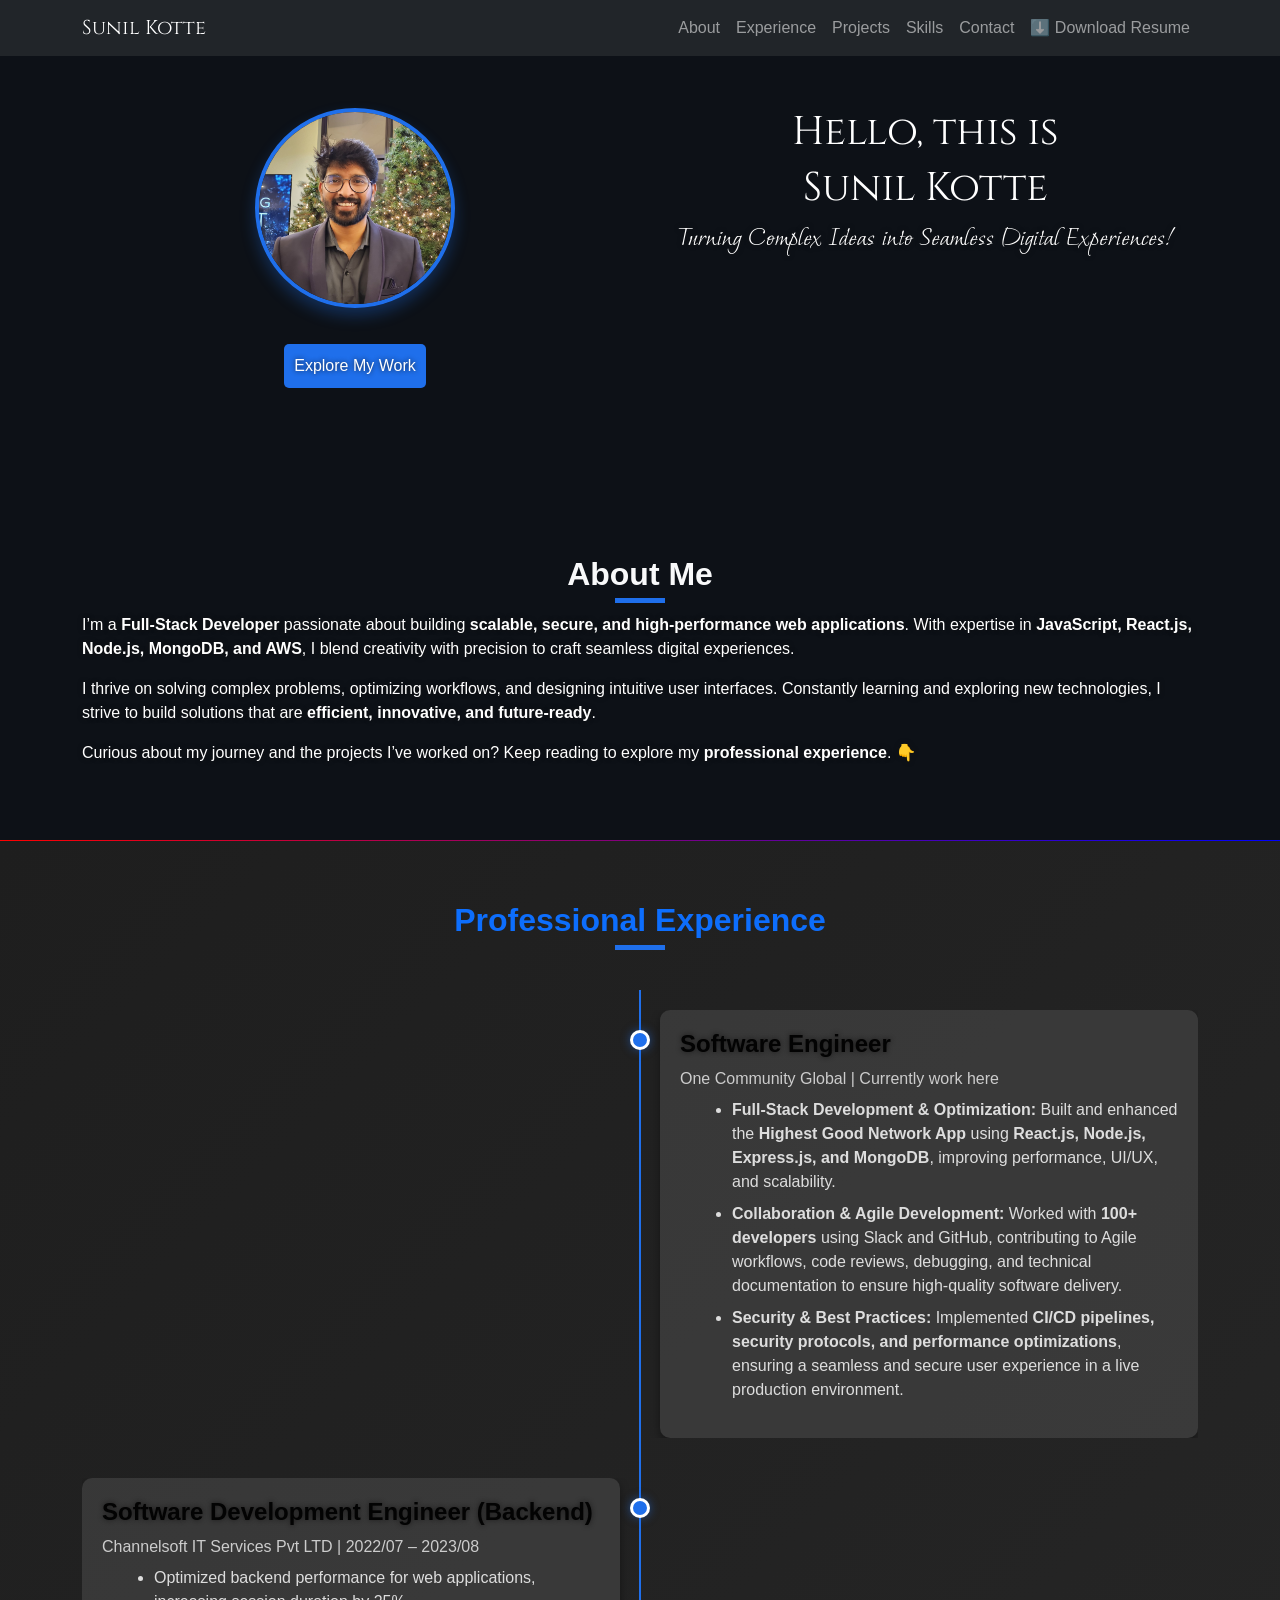
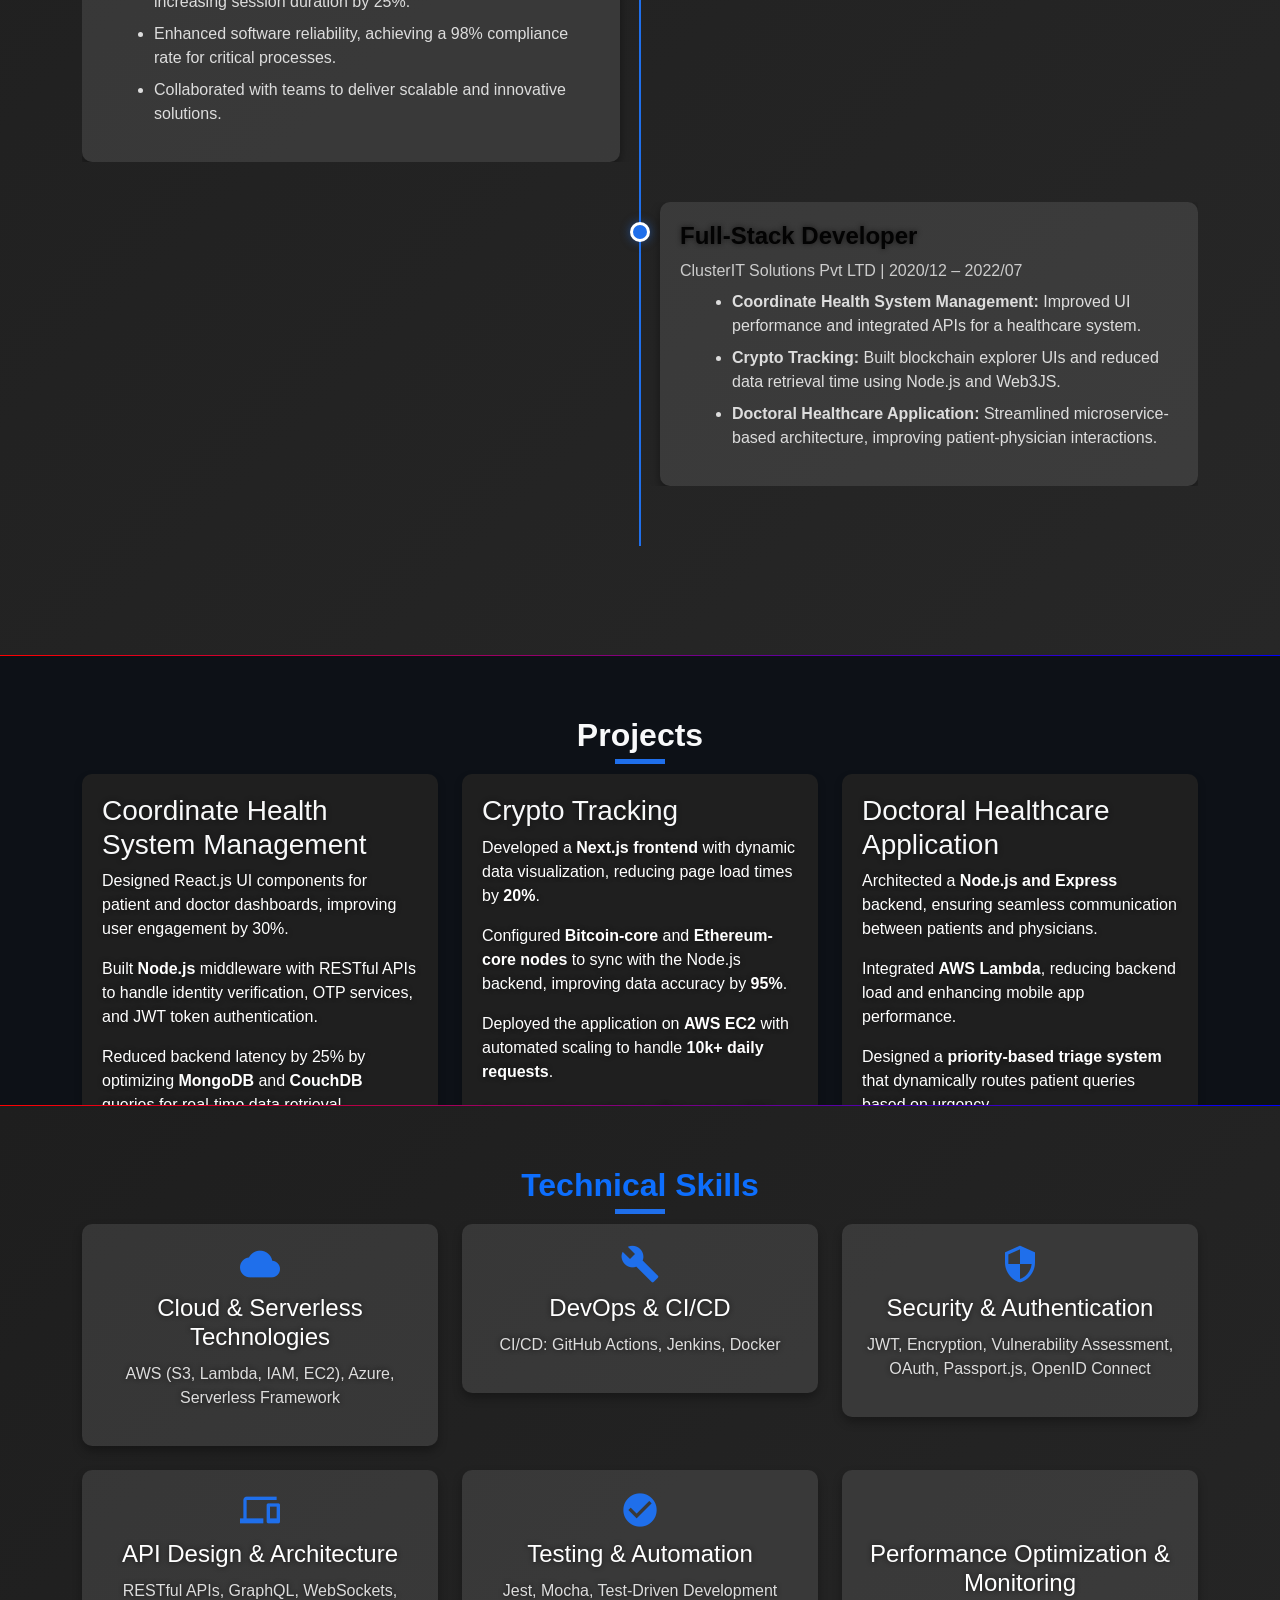
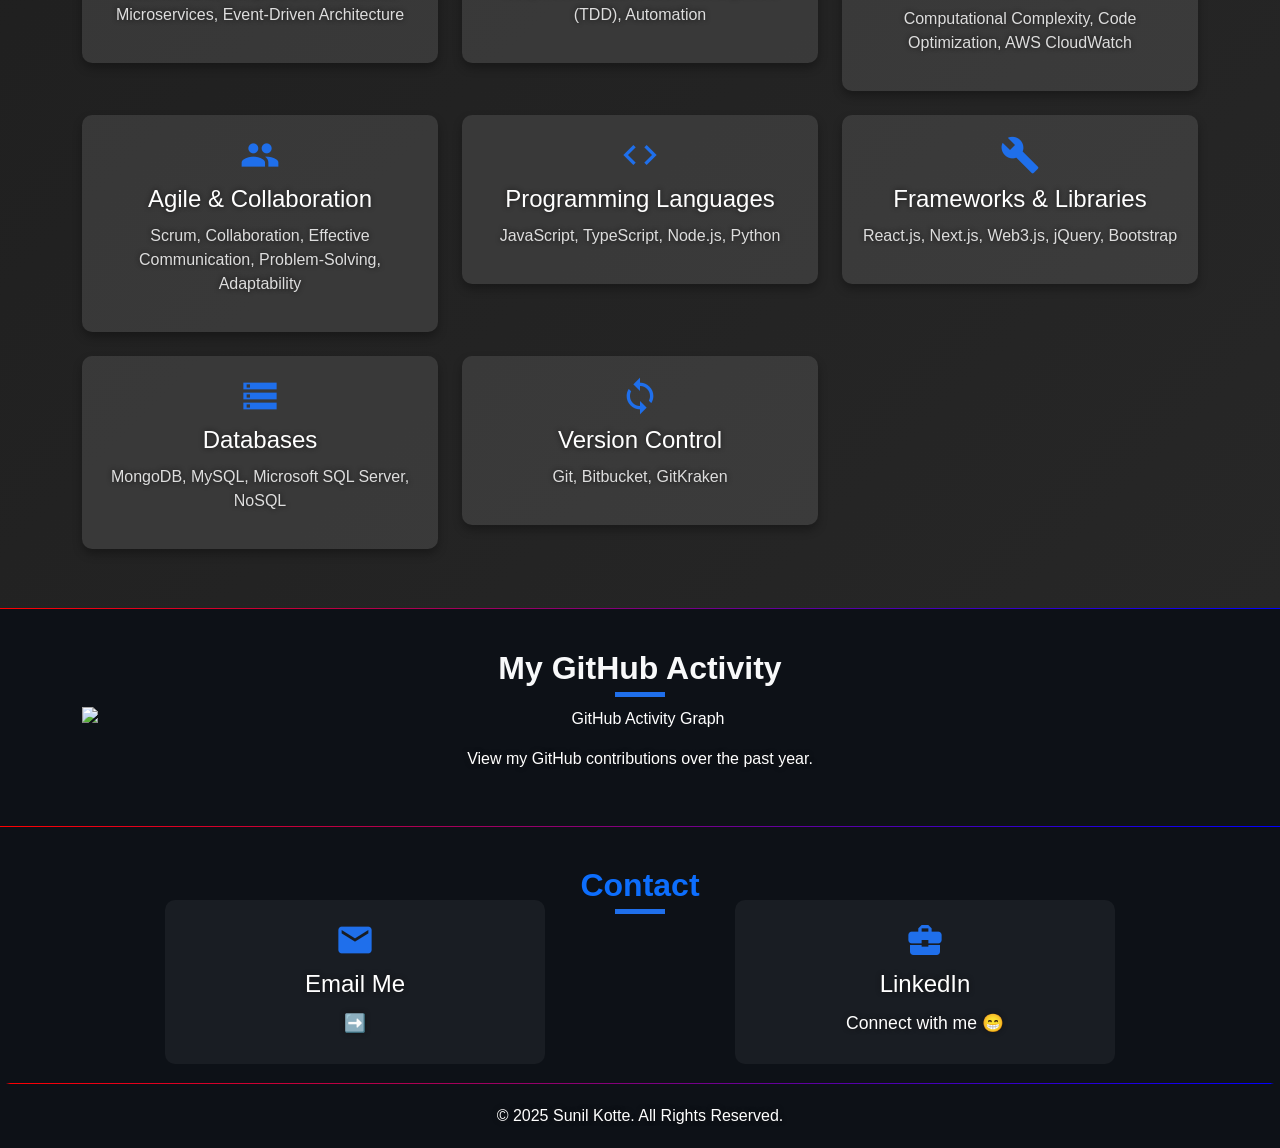
==== commit fd996e17: "added Resume download section" ====
--- a/index.html
+++ b/index.html
@@ -43,6 +43,7 @@
                     <li class="nav-item"><a class="nav-link" href="#projects">Projects</a></li>
                     <li class="nav-item"><a class="nav-link" href="#skills">Skills</a></li>
                     <li class="nav-item"><a class="nav-link" href="#contact">Contact</a></li>
+                    <li class="nav-item"> <a class="nav-link" href="./Requirements/Sunil kotte Full Stack Developer-1.pdf" download="./Requirements/Sunil kotte Full Stack Developer-1.pdf">⬇️ Download Resume</a></li>
                 </ul>
             </div>
         </div>
